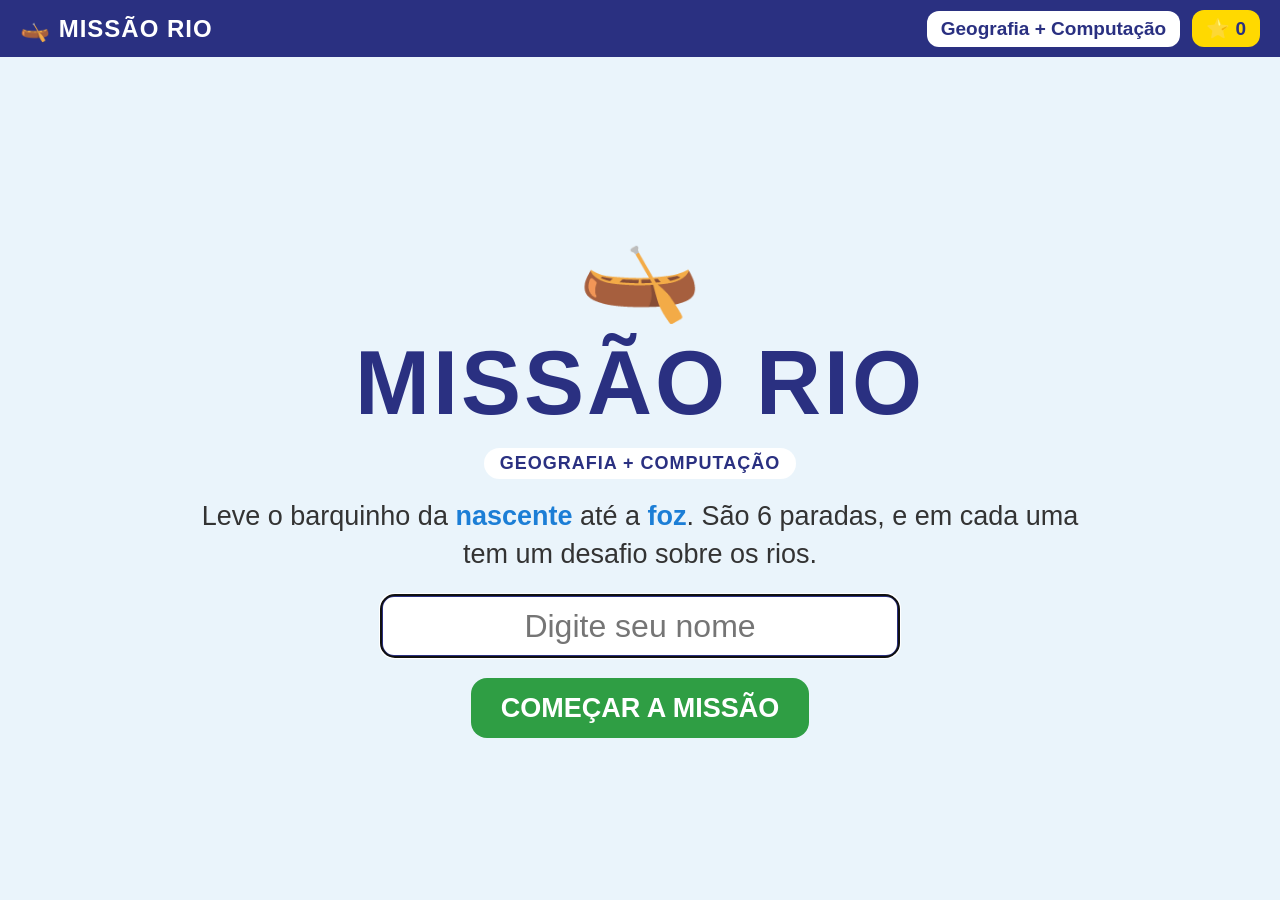
==== MISSAO-RIO.html @ a31acd23 "Add files via upload" ====
<!DOCTYPE html><html lang="pt-BR"><head><meta charset="utf-8"><meta name="viewport" content="width=device-width, initial-scale=1">
<title>MISSÃO RIO</title>
<style>
*{box-sizing:border-box;margin:0;padding:0}
html,body{height:100%;overflow:hidden}
body{font-family:"Trebuchet MS",Verdana,sans-serif;color:#2A3081;background:#EAF4FB;display:flex;flex-direction:column;user-select:none}
header{background:#2A3081;color:#fff;padding:10px 20px;display:flex;align-items:center;gap:12px;flex-shrink:0}
header h1{font-size:24px;letter-spacing:1px}
.chip{font-size:19px;font-weight:bold;border-radius:12px;padding:7px 14px;white-space:nowrap}
#cF{background:#fff;color:#2A3081;margin-left:auto}#cE{background:#FFD900;color:#2A3081}
#palco{flex:1;position:relative;display:flex;flex-direction:column;align-items:center;justify-content:center;gap:2vh;padding:1.6vh 2vw;min-height:0}
button{font:inherit;cursor:pointer}
.bt{font-weight:bold;border:none;border-radius:16px;color:#fff;padding:1.6vh 30px;font-size:clamp(19px,3.2vh,27px);transition:transform .12s}
.bt:hover{transform:scale(1.05)}
.verde{background:#2F9E44}.azul{background:#1C7ED6}.indigo{background:#2A3081}
#aviso{position:fixed;bottom:22px;left:50%;transform:translateX(-50%);font-size:clamp(18px,3vh,24px);font-weight:bold;padding:12px 26px;border-radius:14px;display:none;background:#E8590C;color:#fff;z-index:40;max-width:90vw;text-align:center;box-shadow:0 6px 18px rgba(0,0,0,.25)}
#festa,#livro{position:fixed;inset:0;display:none;flex-direction:column;align-items:center;gap:1.8vh;text-align:center;padding:3vh 24px;overflow-y:auto}
#festa{background:rgba(234,244,251,.97);z-index:20}
#livro{background:rgba(42,48,129,.55);z-index:30}
#festa>:first-child,#livro>:first-child{margin-top:auto}#festa>:last-child,#livro>:last-child{margin-bottom:auto}
.tit{font-size:clamp(26px,5.4vh,46px);font-weight:bold;line-height:1.15}
.sub{font-size:clamp(18px,3.1vh,27px);color:#333;max-width:900px;line-height:1.4}
.sub b{color:#1C7ED6}
.emoG{font-size:clamp(56px,11vh,104px);line-height:1}
.kick{font-size:clamp(14px,2.3vh,19px);font-weight:bold;letter-spacing:2px;color:#1C7ED6}
.perg{font-size:clamp(20px,3.4vh,30px);font-weight:bold;background:#FFF3BF;border-radius:16px;padding:1.2vh 24px;max-width:900px}
.ganho{font-size:clamp(20px,3.2vh,28px);font-weight:bold;color:#E67700}.ganho.cinza{color:#868E96}
.tot{font-size:clamp(26px,4.6vh,40px);font-weight:bold;background:#FFD900;border-radius:16px;padding:1vh 28px}
.pista{background:#fff;border-radius:16px;padding:1.3vh 2vw;font-size:clamp(18px,3.1vh,28px);font-weight:bold;text-align:center;max-width:1100px;box-shadow:0 4px 14px rgba(42,48,129,.12)}
.pn{display:inline-block;background:#1C7ED6;color:#fff;border-radius:999px;padding:2px 12px;font-size:.7em;vertical-align:middle;margin-right:8px;letter-spacing:1px}
.exc{display:inline-block;background:#E8590C;color:#fff;border-radius:50%;width:1.3em;height:1.3em;line-height:1.3em}
.cartao{background:#fff;border-radius:22px;box-shadow:0 6px 20px rgba(42,48,129,.12);padding:2.2vh 3vw;text-align:center;max-width:960px;width:100%;display:flex;flex-direction:column;align-items:center;gap:1.1vh}
.tag{font-size:clamp(13px,2vh,17px);font-weight:bold;letter-spacing:1px;color:#fff;background:#1C7ED6;border-radius:999px;padding:5px 16px}
.emo{font-size:clamp(44px,9vh,86px);line-height:1}
.frase{font-size:clamp(21px,3.6vh,33px);font-weight:bold;line-height:1.25}
.desc{font-size:clamp(15px,2.3vh,20px);color:#555}
.opcoes{display:flex;gap:18px;flex-wrap:wrap;justify-content:center;max-width:1100px}
.op{font-weight:bold;font-size:clamp(18px,2.9vh,26px);border:3px solid #2A3081;border-radius:18px;background:#fff;color:#2A3081;padding:1.2vh 22px;min-width:230px;display:flex;flex-direction:column;align-items:center;gap:6px;transition:transform .12s,background .12s}
.op:hover{transform:scale(1.05);background:#EDF2FF}
.op.off,.op.off:hover{opacity:.28;transform:none;cursor:not-allowed;text-decoration:line-through}
.op .ico{width:clamp(110px,18vh,160px);height:auto;display:block}
.op .oe{font-size:clamp(28px,5vh,44px);line-height:1}
.grade4{display:flex;flex-wrap:wrap;justify-content:center;gap:12px;width:100%}
.grade4 .op{min-width:0;width:calc(25% - 9px);padding:1vh 8px;font-size:clamp(16px,2.5vh,22px)}
.op.sim{background:#2F9E44;border-color:#2F9E44;color:#fff}.op.sim:hover{background:#37B24D}
.op.nao{background:#E8590C;border-color:#E8590C;color:#fff}.op.nao:hover{background:#F76707}
.op.esq{width:100%;align-items:flex-start;text-align:left;min-width:0}
.ops-v{display:flex;flex-direction:column;gap:12px;width:min(840px,92vw)}
.pts{display:flex;gap:8px}.pts i{width:14px;height:14px;border-radius:50%;background:#C5D5EA;display:block}.pts i.f{background:#2F9E44}.pts i.a{background:#FFD900;box-shadow:0 0 0 2px #2A3081}
.cena{position:relative;width:min(94vw,calc((100vh - 210px) * 1.923));aspect-ratio:1000/520;border-radius:20px;overflow:hidden;box-shadow:0 6px 20px rgba(42,48,129,.18);flex-shrink:0}
.cena svg{position:absolute;inset:0;width:100%;height:100%;display:block}
.pin,.hot,.est{position:absolute;transform:translate(-50%,-50%);border-radius:50%;border:4px solid #fff;color:#fff;font-weight:bold;display:flex;align-items:center;justify-content:center;box-shadow:0 3px 10px rgba(0,0,0,.3)}
.pin{width:clamp(42px,7.5vh,60px);height:clamp(42px,7.5vh,60px);background:#2A3081;font-size:clamp(20px,3.6vh,30px)}
.pin:hover{background:#1C7ED6}
.pin.ok{background:#2F9E44}
.pin.off,.pin.off:hover{background:#ADB5BD;cursor:not-allowed}
.pin .rot{position:absolute;top:104%;left:50%;transform:translateX(-50%);background:#2F9E44;color:#fff;font-size:clamp(12px,2vh,16px);padding:2px 9px;border-radius:8px;white-space:nowrap}
.pin .rot:empty{display:none}
.hot{width:clamp(40px,7vh,56px);height:clamp(40px,7vh,56px);background:#E8590C;font-size:clamp(22px,4vh,32px);animation:pulsa 1.1s infinite}
.hot.ok{background:#2F9E44;animation:none;cursor:default}
.est{width:clamp(50px,9vh,74px);height:clamp(50px,9vh,74px);font-size:clamp(24px,4.4vh,36px);background:#ADB5BD;cursor:default}
.est.atual{background:#FFD900;animation:pulsa 1.1s infinite;cursor:pointer}
.est.feito{background:#2F9E44}
.est.bloq{opacity:.6}
.rotulo{position:absolute;transform:translateX(-50%);background:#fff;color:#2A3081;border-radius:999px;padding:3px 11px;font-weight:bold;font-size:clamp(11px,1.9vh,16px);white-space:nowrap;box-shadow:0 2px 6px rgba(0,0,0,.18)}
.rotulo.atual{background:#FFD900}.rotulo.feito{background:#D3F9D8}
.barco{position:absolute;font-size:clamp(30px,6vh,52px);transform:translate(10%,-118%);transition:left 1.5s ease-in-out,top 1.5s ease-in-out;pointer-events:none;line-height:1}
@keyframes pulsa{0%,100%{transform:translate(-50%,-50%) scale(1)}50%{transform:translate(-50%,-50%) scale(1.13)}}
.saude{display:flex;align-items:center;gap:12px;font-weight:bold;font-size:clamp(17px,2.8vh,24px)}
.barra{width:clamp(180px,30vw,320px);height:22px;border-radius:11px;background:#DEE2E6;overflow:hidden;display:block}
.barra i{display:block;height:100%;background:linear-gradient(90deg,#8C6D46,#339AF0);transition:width 1s}
#rio4{transition:fill 1.2s}
.chat{display:flex;flex-direction:column;gap:1.4vh;width:100%}
.msg{display:flex;gap:12px;align-items:flex-start;text-align:left}
.msg.ia{flex-direction:row-reverse;text-align:left}
.av{font-size:clamp(36px,7vh,62px);line-height:1}
.msg p{border-radius:18px;padding:1.2vh 18px;font-size:clamp(19px,3.2vh,29px);font-weight:bold;line-height:1.25;background:#F1F3F5;flex:1}
.msg.ia p{background:#E7F5FF;border:3px solid #74C0FC}
.msg small{display:block;font-size:clamp(12px,1.9vh,15px);color:#868E96;font-weight:normal;letter-spacing:1px;text-transform:uppercase}
.livroBt{padding:1vh 22px;font-size:clamp(16px,2.6vh,22px)}
.livroCx{background:#fff;border-radius:22px;padding:2.4vh 28px;max-width:1100px;width:100%;text-align:left}
.livroCx h2{font-size:clamp(24px,4vh,34px);text-align:center;margin-bottom:1.4vh}
.cols{display:grid;grid-template-columns:repeat(2,minmax(0,1fr));gap:1.4vh 28px}
.cols h3{font-size:clamp(17px,2.7vh,22px);color:#1C7ED6;margin-bottom:4px}
.cols li{font-size:clamp(15px,2.3vh,19px);color:#333;line-height:1.35;margin-left:20px}
.capa{display:flex;flex-direction:column;align-items:center;gap:2.2vh;text-align:center}
.titCapa{font-size:clamp(46px,10vh,92px);font-weight:bold;letter-spacing:3px;line-height:1}
.selo{font-size:clamp(14px,2.2vh,18px);font-weight:bold;background:#fff;border-radius:999px;padding:5px 16px;letter-spacing:1px}
#nome{font:inherit;font-size:clamp(22px,3.8vh,32px);padding:1.2vh 18px;border:3px solid #2A3081;border-radius:14px;width:min(520px,86vw);text-align:center;color:#2A3081;user-select:text}
.cert{background:#fff;border:6px double #2A3081;border-radius:24px;padding:2.2vh 4vw;display:flex;flex-direction:column;align-items:center;gap:1vh;text-align:center;max-width:980px;width:100%}
.titCert{font-size:clamp(30px,6vh,52px);font-weight:bold;letter-spacing:2px}
.nomeC{font-size:clamp(26px,5vh,44px);font-weight:bold;color:#1C7ED6;border-bottom:3px solid #FFD900;padding:0 20px}
.tab{display:grid;grid-template-columns:repeat(2,minmax(0,1fr));gap:.8vh 26px;width:100%;max-width:820px;margin-top:.6vh}
.tab div{display:flex;justify-content:space-between;gap:10px;font-size:clamp(15px,2.5vh,21px);border-bottom:1px dashed #C5D5EA;padding-bottom:3px}
.data{font-size:clamp(14px,2.2vh,18px);color:#868E96}
</style></head><body>
<header><h1>🛶 MISSÃO RIO</h1><div class="chip" id="cF">—</div><div class="chip" id="cE">⭐ 0</div></header>
<div id="palco"></div><div id="aviso"></div><div id="festa"></div><div id="livro"></div>
<script>(function(){
var $=function(i){return document.getElementById(i)},palco=$('palco');
function emb(a){a=a.slice();for(var i=a.length-1;i>0;i--){var j=Math.floor(Math.random()*(i+1)),t=a[i];a[i]=a[j];a[j]=t;}return a;}
function esc(s){return String(s).replace(/[&<>"]/g,function(c){return {'&':'&amp;','<':'&lt;','>':'&gt;','"':'&quot;'}[c];});}
function cada(sel,fn,raiz){[].forEach.call((raiz||palco).querySelectorAll(sel),fn);}
function aviso(t){var a=$('aviso');a.innerHTML=t;a.style.display='block';clearTimeout(a._t);a._t=setTimeout(function(){a.style.display='none';},2000);}
function festa(html,bt,fn,cor){var f=$('festa');$('aviso').style.display='none';f.innerHTML=html+(bt?'<button class="bt '+(cor||'verde')+'" id="btF">'+bt+'</button>':'');f.style.display='flex';f.scrollTop=0;
  if(bt)$('btF').onclick=function(){f.style.display='none';if(fn)fn();};}
function fecha(){$('festa').style.display='none';}
function chip(t){$('cF').textContent=t;}
function mix(a,b,t){function h(c){return [1,3,5].map(function(i){return parseInt(c.substr(i,2),16);});}var x=h(a),y=h(b);return 'rgb('+x.map(function(v,i){return Math.round(v+(y[i]-v)*t);}).join(',')+')';}
function pontos(k,n){var h='<div class="pts">';for(var i=0;i<n;i++)h+='<i class="'+(i<k?'f':i===k?'a':'')+'"></i>';return h+'</div>';}
function ganhoTxt(g){return g===2?'<div class="ganho">+2 ⭐ de primeira!</div>':g===1?'<div class="ganho">+1 ⭐</div>':'<div class="ganho cinza">+0 ⭐ · na próxima, leia com calma!</div>';}
function xy(p){return 'left:'+(p[0]/10)+'%;top:'+(p[1]/5.2)+'%';}

var NOME='',ATUAL=0,EST=0,PTS=[0,0,0,0,0,0];
function ganha(g){EST+=g;PTS[ATUAL]+=g;$('cE').textContent='⭐ '+EST;}

/* ---------- PARADA 1 · PARTES DO RIO ---------- */
var P1=[
 {id:'nascente',nome:'NASCENTE',tit:'É a NASCENTE!',p:'Lugar onde o rio começa, quando a água brota do chão.',d:'Procure lá no alto da montanha, onde tudo começa.',x:'A nascente é onde o rio começa. A nascente do Rio São Francisco fica na Serra da Canastra, em Minas Gerais.'},
 {id:'curso',nome:'CURSO',tit:'É o CURSO do rio!',p:'Caminho que o rio percorre, da nascente até a foz.',d:'É o próprio rio correndo, lá no meio do caminho.',x:'O curso é todo o caminho que o rio faz, do começo até o fim.'},
 {id:'afluente',nome:'AFLUENTE',tit:'É um AFLUENTE!',p:'Rio menor que deságua em um rio maior.',d:'Procure um rio mais fino que se junta ao rio principal.',x:'O afluente é um rio menor que entrega a sua água para um rio maior. O Rio Negro é afluente do Rio Amazonas.'},
 {id:'foz',nome:'FOZ',tit:'É a FOZ!',p:'Lugar onde o rio termina, quando deságua no mar.',d:'Siga o rio até o fim, onde ele encontra o mar.',x:'A foz é onde o rio termina: no mar, num lago ou em outro rio. A foz do Rio Amazonas fica no Oceano Atlântico.'},
 {id:'bacia',nome:'BACIA HIDROGRÁFICA',tit:'É a BACIA HIDROGRÁFICA!',p:'Região formada pelo rio principal e todos os seus afluentes.',d:'Repare na linha tracejada em volta de todos os rios.',x:'A bacia hidrográfica é a região do rio principal com todos os afluentes. O oeste do Paraná faz parte da Bacia do Rio Paraná.'}
];
var PINS=[['nascente',195,212],['curso',371,246],['afluente',623,144],['foz',905,322],['bacia',862,135]];
var SVG1='<svg viewBox="0 0 1000 520">'+
 '<rect width="1000" height="520" fill="#CFEBB8"/>'+
 '<g fill="#8CC56B"><circle cx="300" cy="410" r="20"/><circle cx="330" cy="430" r="16"/><circle cx="520" cy="430" r="18"/><circle cx="555" cy="448" r="14"/><circle cx="720" cy="430" r="19"/><circle cx="760" cy="95" r="17"/><circle cx="790" cy="110" r="13"/><circle cx="470" cy="160" r="15"/><circle cx="90" cy="420" r="18"/></g>'+
 '<path d="M150,170 C200,40 520,10 700,30 C860,50 905,200 905,300 C905,420 600,470 420,430 C250,400 120,320 150,170 Z" fill="#2F9E44" fill-opacity=".10" stroke="#2A3081" stroke-width="4" stroke-dasharray="14 10"/>'+
 '<path d="M910,0 C890,150 930,300 900,520 L1000,520 L1000,0 Z" fill="#4DABF7"/>'+
 '<text x="965" y="260" fill="#fff" font-size="26" font-weight="bold" text-anchor="middle" transform="rotate(90 965 260)" font-family="Trebuchet MS, Verdana, sans-serif">MAR</text>'+
 '<polygon points="30,340 140,110 200,190 255,95 350,340" fill="#A88B6E"/>'+
 '<polygon points="140,110 122,148 134,141 146,150 158,141 169,148" fill="#fff"/><polygon points="255,95 232,135 244,128 257,138 270,135" fill="#fff"/>'+
 '<g fill="none" stroke-linecap="round">'+
 '<path d="M420,55 C430,140 400,200 470,280" stroke="#1971C2" stroke-width="12"/><path d="M420,55 C430,140 400,200 470,280" stroke="#74C0FC" stroke-width="6"/>'+
 '<path d="M640,30 C600,120 650,220 606,352" stroke="#1971C2" stroke-width="13"/><path d="M640,30 C600,120 650,220 606,352" stroke="#74C0FC" stroke-width="7"/>'+
 '<path d="M195,212 C300,300 360,200 470,280 S640,380 720,320 S860,300 940,335" stroke="#1971C2" stroke-width="22"/><path d="M195,212 C300,300 360,200 470,280 S640,380 720,320 S860,300 940,335" stroke="#74C0FC" stroke-width="12"/></g>'+
 '<circle cx="195" cy="212" r="9" fill="#1971C2"/></svg>';
function partes(F){
 var lista=emb(F.itens),k=0,tent=0,nums=emb([1,2,3,4,5]);
 var h='<div class="pista" id="pista"></div><div class="cena">'+SVG1;
 PINS.forEach(function(p,i){h+='<button class="pin" data-id="'+p[0]+'" style="'+xy([p[1],p[2]])+'">'+nums[i]+'<span class="rot"></span></button>';});
 palco.innerHTML=h+'</div><div id="pp"></div>';
 var pins=[].slice.call(palco.querySelectorAll('.pin'));
 pins.forEach(function(b){b.onclick=function(){resp(b);};});
 function monta(){tent=0;var it=lista[k];$('pista').innerHTML='<span class="pn">PISTA '+(k+1)+' DE '+lista.length+'</span>'+it.p;
  pins.forEach(function(b){b.classList.remove('off');b.disabled=false;});$('pp').innerHTML=pontos(k,lista.length);}
 function resp(b){if(b.disabled)return;var it=lista[k];
  if(b.getAttribute('data-id')===it.id){var g=tent===0?2:tent===1?1:0;ganha(g);b.classList.add('ok');b.querySelector('.rot').textContent=it.nome;var ult=k===lista.length-1;
   festa('<div class="tit">'+it.tit+'</div><div class="sub">'+it.x+'</div>'+ganhoTxt(g),ult?'CONCLUIR A PARADA ✔':'PRÓXIMA PISTA →',function(){if(ult)fimFase();else{k++;monta();}});}
  else{tent++;b.classList.add('off');b.disabled=true;aviso(it.d);}}
 monta();
}

/* ---------- ENGINE DE ESCOLHA (paradas 2, 3, 5 e 6) ---------- */
function escolha(F){
 var lista=F.ordem(),k=0,tent=0;
 function monta(){tent=0;var it=lista[k],h='';
  if(F.livro)h+='<button class="bt indigo livroBt" id="abreLivro">📖 CONSULTAR O LIVRO</button>';
  h+='<div class="cartao">'+F.cartao(it)+'</div><div class="opcoes '+(F.grade||'')+'">';
  F.opcoes(it).forEach(function(o){h+='<button class="op '+(o.cls||'')+'" data-v="'+o.v+'">'+o.html+'</button>';});
  palco.innerHTML=h+'</div>'+pontos(k,lista.length);
  cada('.op',function(b){b.onclick=function(){resp(b);};});
  if(F.livro)$('abreLivro').onclick=abreLivro;}
 function resp(b){if(b.disabled)return;var it=lista[k];
  if(b.getAttribute('data-v')===it.c){var g=tent===0?2:tent===1?1:0;ganha(g);var ult=k===lista.length-1;
   festa('<div class="tit">'+F.titOk(it)+'</div><div class="sub">'+it.x+'</div>'+ganhoTxt(g),ult?'CONCLUIR A PARADA ✔':'PRÓXIMA →',function(){if(ult)fimFase();else{k++;monta();}});}
  else{tent++;b.disabled=true;b.classList.add('off');aviso(F.dica(it));}}
 monta();
}

/* ---------- PARADA 2 · TIPOS DE RIO ---------- */
function meses(seco){var s='<svg class="ico" viewBox="0 0 134 40">';for(var m=0;m<12;m++){var d=seco.indexOf(m)>=0;s+='<rect x="'+(m*11+2)+'" y="'+(d?22:4)+'" width="9" height="'+(d?6:30)+'" rx="2" fill="'+(d?'#E9C46A':'#1C7ED6')+'"/>';}return s+'<line x1="0" y1="36" x2="134" y2="36" stroke="#2A3081" stroke-width="2"/></svg>';}
var ICO={
 perene:meses([]),
 intermitente:meses([4,5,6,7,8,9]),
 planalto:'<svg class="ico" viewBox="0 0 134 60"><polygon points="0,60 0,14 54,14 54,40 134,46 134,60" fill="#8CC56B"/><path d="M0,13 L54,13" stroke="#1C7ED6" stroke-width="6"/><path d="M55,14 L57,40" stroke="#74C0FC" stroke-width="7"/><path d="M57,41 L134,46" stroke="#1C7ED6" stroke-width="6"/><circle cx="57" cy="42" r="6" fill="#fff" opacity=".8"/></svg>',
 planicie:'<svg class="ico" viewBox="0 0 134 60"><polygon points="0,60 0,40 134,40 134,60" fill="#8CC56B"/><path d="M0,40 L134,40" stroke="#1C7ED6" stroke-width="7"/><path d="M50,32 L84,32 L77,39 L57,39 Z" fill="#E8590C"/><path d="M67,32 L67,14 L79,30 Z" fill="#fff" stroke="#2A3081" stroke-width="2"/></svg>'};
var NT={perene:'PERENE',intermitente:'INTERMITENTE',planalto:'DE PLANALTO',planicie:'DE PLANÍCIE'};
var P2=[
 {g:'agua',emo:'💧📅',f:'Tem água o ano inteiro, mesmo na época de seca.',c:'perene',x:'O rio <b>perene</b> tem água o ano todo. Exemplos: Rio Amazonas e Rio Paraná.'},
 {g:'agua',emo:'🌵☀️',f:'Seca em algumas épocas do ano e volta a ter água quando chove.',c:'intermitente',x:'O rio <b>intermitente</b> é temporário: seca na época da seca e volta na época das chuvas.'},
 {g:'agua',emo:'🏜️',f:'Os rios do Sertão do Nordeste, que secam quando passa muito tempo sem chover.',c:'intermitente',x:'No Sertão do Nordeste muitos rios são <b>intermitentes</b>: só têm água na época das chuvas.'},
 {g:'agua',emo:'🌳🚤',f:'O Rio Amazonas, que tem água todos os dias do ano.',c:'perene',x:'O Amazonas nunca seca: é um rio <b>perene</b>.'},
 {g:'relevo',emo:'⛰️💦',f:'Corre em terreno alto e inclinado, com corredeiras e quedas-d\'água.',c:'planalto',x:'O rio <b>de planalto</b> corre em terreno alto e inclinado, cheio de corredeiras e quedas-d\'água.'},
 {g:'relevo',emo:'🛶',f:'Corre em terreno plano, com água calma. É bom para navegar.',c:'planicie',x:'O rio <b>de planície</b> corre em terreno plano. A água é calma e os barcos navegam bem.'},
 {g:'relevo',emo:'💦🌈',f:'O Rio Iguaçu, com as Cataratas, aqui no oeste do Paraná.',c:'planalto',x:'O Iguaçu é rio <b>de planalto</b>: as Cataratas são quedas-d\'água enormes.'},
 {g:'relevo',emo:'⚡',f:'É o melhor tipo de rio para gerar energia, por causa da força das quedas.',c:'planalto',x:'A água que cai com força gira as turbinas. Por isso o rio <b>de planalto</b> é bom para gerar energia.'},
 {g:'relevo',emo:'🚢',f:'O Rio Amazonas, onde barcos grandes navegam com calma.',c:'planicie',x:'O Amazonas também é rio <b>de planície</b>: plano e calmo, ótimo para navegar. Um rio pode ser perene E de planície ao mesmo tempo!'}
];

/* ---------- PARADA 3 · PARA QUE SERVE O RIO ---------- */
var USOS=[['agua','🚰','Água para beber e higiene'],['alimento','🐟','Alimento'],['energia','⚡','Energia elétrica'],['transporte','🚢','Transporte'],['lazer','🏞️','Lazer e turismo'],['natureza','🦜','Natureza e animais'],['industria','🏭','Indústria']];
var P3=[
 {emo:'💡',f:'A lâmpada da sua casa acende.',c:'energia',x:'A força da água gira as turbinas da usina hidrelétrica. A Usina de Itaipu, no Rio Paraná, fica aqui no oeste do Paraná.'},
 {emo:'🚿',f:'Você abre o chuveiro para tomar banho.',c:'agua',x:'A água do rio é tratada e chega às casas pela torneira e pelo chuveiro.'},
 {emo:'🎣',f:'O pescador leva peixe para o almoço da família.',c:'alimento',x:'Os rios têm peixes, que viram alimento.'},
 {emo:'🌾',f:'A plantação de arroz recebe água do rio.',c:'alimento',x:'A água do rio irriga as plantações de arroz, frutas e verduras. Sem água, sem comida.'},
 {emo:'⛴️',f:'Uma balsa leva pessoas e carros para o outro lado.',c:'transporte',x:'Barcos e balsas levam pessoas e cargas, principalmente onde há poucas estradas, como na Amazônia.'},
 {emo:'📸',f:'Turistas do mundo todo visitam as Cataratas do Iguaçu.',c:'lazer',x:'Passeios, banho de rio, pesca esportiva e paisagens bonitas: o rio também é lazer e turismo.'},
 {emo:'🐦',f:'Garças, capivaras e peixes vivem perto da água.',c:'natureza',x:'O rio é a casa de muitos animais e ajuda a manter a vegetação em volta.'},
 {emo:'⚙️',f:'A fábrica usa água para produzir e para esfriar as máquinas.',c:'industria',x:'As indústrias usam muita água. Por isso muitas fábricas ficam perto de rios.'}
];

/* ---------- PARADA 4 · SALVE O RIO ---------- */
var P4=[
 {id:'lixo',emo:'🗑️',tit:'Lixo no rio',causa:'Sacolas, garrafas e embalagens jogadas na rua são levadas pela chuva até o rio.',o:['Jogar o lixo na lixeira e separar para a coleta seletiva.','Empurrar o lixo para o fundo do rio.','Esperar a chuva levar o lixo embora.'],ok:'Lixo no lixo, e separado!',x:'O lixo deixa a água suja, machuca os animais e pode entupir o rio.'},
 {id:'esgoto',emo:'🚽',tit:'Esgoto sem tratamento',causa:'O esgoto das casas e das fábricas está caindo direto no rio.',o:['Tratar o esgoto antes de devolver ao rio, e não jogar óleo na pia.','Jogar o óleo de cozinha na pia.','Colocar mais canos jogando esgoto no rio.'],ok:'Esgoto tratado!',x:'Esgoto sem tratamento polui a água e espalha doenças.'},
 {id:'margem',emo:'🌳',tit:'Margem sem árvores',causa:'Cortaram as árvores da beira do rio.',o:['Replantar árvores na margem: a mata ciliar.','Cortar as árvores que sobraram.','Construir casas bem na beira do rio.'],ok:'A mata ciliar voltou!',x:'Sem a <b>mata ciliar</b>, a terra cai no rio (é o <b>assoreamento</b>), ele fica raso e pode haver enchentes. As raízes das árvores seguram a terra.'},
 {id:'agro',emo:'🌾',tit:'Veneno da plantação',causa:'Agrotóxicos usados em excesso escorrem da plantação para o rio.',o:['Usar uma agricultura mais sustentável, com menos veneno.','Usar o dobro de veneno na plantação.','Lavar as embalagens de veneno no rio.'],ok:'Plantação sustentável!',x:'O veneno que escorre prejudica os peixes e os outros seres vivos do rio.'},
 {id:'agua',emo:'🚰',tit:'Torneira pingando',causa:'Torneira aberta, vazamentos e banhos muito longos desperdiçam água.',o:['Fechar a torneira e consertar o vazamento.','Lavar a calçada com a mangueira todo dia.','Tomar banhos bem demorados.'],ok:'Sem desperdício!',x:'Água desperdiçada é menos água para todos. Cada gota conta.'}
];
var HOTS=[['lixo',282,300],['esgoto',520,200],['margem',690,445],['agro',885,122],['agua',448,412]];
function peixe(x,y,c,n){return '<g id="peixe'+n+'" style="display:none"><ellipse cx="'+x+'" cy="'+y+'" rx="18" ry="9" fill="'+c+'"/><polygon points="'+(x-16)+','+y+' '+(x-30)+','+(y-9)+' '+(x-30)+','+(y+9)+'" fill="'+c+'"/><circle cx="'+(x+9)+'" cy="'+(y-2)+'" r="2.4" fill="#2A3081"/></g>';}
function arvore(x,y){return '<rect x="'+(x-4)+'" y="'+(y-6)+'" width="8" height="26" fill="#8B5E3C"/><circle cx="'+x+'" cy="'+(y-16)+'" r="20" fill="#2F9E44"/><circle cx="'+(x-12)+'" cy="'+(y-6)+'" r="13" fill="#37B24D"/>';}
function lixeira(x,c){return '<rect x="'+x+'" y="394" width="24" height="36" rx="3" fill="'+c+'"/><rect x="'+(x-2)+'" y="389" width="28" height="7" rx="2" fill="'+c+'"/>';}
function svg4(){var s='<svg viewBox="0 0 1000 520">'+
 '<rect width="1000" height="170" fill="#BFE3FF"/><circle cx="70" cy="60" r="32" fill="#FFD43B"/>'+
 '<g fill="#fff"><ellipse cx="250" cy="55" rx="46" ry="16"/><ellipse cx="280" cy="45" rx="30" ry="14"/><ellipse cx="650" cy="70" rx="40" ry="14"/></g>'+
 '<rect y="150" width="1000" height="100" fill="#9BD37A"/>'+
 '<g fill="#2F9E44">';
 for(var r=0;r<3;r++)for(var c=0;c<9;c++)s+='<circle cx="'+(808+c*21)+'" cy="'+(166+r*20)+'" r="7"/>';
 s+='</g><g class="s-agro"><rect x="955" y="168" width="22" height="30" rx="3" fill="#7048E8"/><path d="M880,212 C876,222 884,228 880,240" stroke="#9C36B5" stroke-width="7" fill="none"/></g>'+
 '<g class="l-agro" style="display:none"><circle cx="829" cy="176" r="5" fill="#FA5252"/><circle cx="892" cy="196" r="5" fill="#FAB005"/><circle cx="955" cy="176" r="5" fill="#FA5252"/><circle cx="934" cy="206" r="5" fill="#FAB005"/></g>'+
 '<g class="l-esgoto" style="display:none"><rect x="372" y="150" width="112" height="34" rx="5" fill="#E9ECEF" stroke="#868E96" stroke-width="2"/><text x="428" y="173" font-size="15" font-weight="bold" text-anchor="middle" fill="#495057" font-family="Trebuchet MS, Verdana, sans-serif">TRATAMENTO</text></g>'+
 '<rect x="415" y="182" width="26" height="52" fill="#868E96"/><rect x="411" y="226" width="34" height="9" fill="#5C636A"/>'+
 '<path id="rio4" d="M0,232 C200,218 400,246 600,230 S900,222 1000,236 L1000,338 C800,350 600,326 400,342 S100,330 0,340 Z" fill="#8C6D46"/>'+
 '<g class="s-esgoto"><path d="M428,235 L428,252" stroke="#5C4033" stroke-width="10"/><ellipse cx="432" cy="262" rx="44" ry="12" fill="#4A3426" opacity=".8"/></g>'+
 '<g class="l-esgoto" style="display:none"><path d="M428,235 L428,250" stroke="#A5D8FF" stroke-width="8"/></g>'+
 '<g class="s-agro"><ellipse cx="880" cy="258" rx="48" ry="11" fill="#9C36B5" opacity=".55"/></g>'+
 '<g class="s-margem"><ellipse cx="690" cy="322" rx="78" ry="13" fill="#C2A878"/></g>'+
 '<g class="s-lixo"><rect x="132" y="268" width="38" height="15" rx="6" fill="#E03131" transform="rotate(-12 151 275)"/><rect x="164" y="263" width="10" height="7" fill="#fff" transform="rotate(-12 151 275)"/><ellipse cx="205" cy="292" rx="22" ry="11" fill="#F8F9FA" stroke="#ADB5BD" stroke-width="2"/><rect x="238" y="262" width="17" height="24" rx="3" fill="#ADB5BD"/></g>';
 [[90,302,'#FF922B'],[330,262,'#FAB005'],[560,300,'#FF922B'],[790,270,'#FAB005'],[960,300,'#FF922B']].forEach(function(p,i){s+=peixe(p[0],p[1],p[2],i+1);});
 s+='<path d="M0,340 C100,330 300,350 400,342 S800,350 1000,338 L1000,520 L0,520 Z" fill="#A9DB86"/>'+
 '<g class="s-margem"><path d="M615,342 C650,360 730,360 770,342 L760,392 C720,400 650,400 620,392 Z" fill="#B08968"/><rect x="630" y="368" width="14" height="10" fill="#7F5539"/><rect x="684" y="378" width="14" height="10" fill="#7F5539"/><rect x="738" y="366" width="14" height="10" fill="#7F5539"/></g>'+
 '<g class="l-margem" style="display:none">'+arvore(615,378)+arvore(665,392)+arvore(715,378)+arvore(765,392)+'</g>'+
 '<g class="l-lixo" style="display:none">'+lixeira(62,'#1C7ED6')+lixeira(94,'#E03131')+lixeira(126,'#2F9E44')+lixeira(158,'#FAB005')+'</g>'+
 '<polygon points="270,410 335,362 400,410" fill="#E8590C"/><rect x="282" y="408" width="106" height="72" fill="#FFE8CC"/><rect x="300" y="428" width="26" height="52" fill="#B08968"/><rect x="345" y="424" width="28" height="24" fill="#A5D8FF" stroke="#fff" stroke-width="3"/>'+
 '<rect x="388" y="434" width="20" height="8" fill="#868E96"/><rect x="402" y="436" width="7" height="14" fill="#868E96"/>'+
 '<g class="s-agua"><circle cx="405" cy="460" r="4" fill="#4DABF7"/><circle cx="405" cy="475" r="4" fill="#4DABF7"/><ellipse cx="405" cy="496" rx="22" ry="6" fill="#74C0FC"/></g>'+
 '</svg>';return s;}
function salve(F){
 var feitos=0,ok={};
 var h='<div class="pista">O rio está doente! Clique em cada <span class="exc">!</span> e escolha como cuidar.</div><div class="cena">'+svg4();
 HOTS.forEach(function(p){h+='<button class="hot" data-id="'+p[0]+'" style="'+xy([p[1],p[2]])+'">!</button>';});
 palco.innerHTML=h+'</div><div class="saude">Saúde do rio <span class="barra"><i id="barra" style="width:10%"></i></span><span id="pct">10%</span></div>';
 cada('.hot',function(b){b.onclick=function(){if(!ok[b.getAttribute('data-id')])abre(b);};});
 function abre(b){
  var id=b.getAttribute('data-id'),P=F.itens.filter(function(q){return q.id===id;})[0],tent=0;
  var ops=emb(P.o.map(function(t,i){return {t:t,v:i===0?'1':'0'};}));
  var html='<div class="emoG">'+P.emo+'</div><div class="tit">'+P.tit+'</div><div class="sub">'+P.causa+'</div><div class="perg">Como cuidar do rio?</div><div class="ops-v">';
  ops.forEach(function(o){html+='<button class="op esq" data-v="'+o.v+'">'+o.t+'</button>';});
  festa(html+'</div>');
  cada('.op',function(o){o.onclick=function(){if(o.disabled)return;
   if(o.getAttribute('data-v')==='1'){var g=tent===0?2:tent===1?1:0;ganha(g);ok[id]=1;feitos++;var fim=feitos===HOTS.length;
    festa('<div class="tit">✔ '+P.ok+'</div><div class="sub">'+P.x+'</div>'+ganhoTxt(g),fim?'VER O RIO LIMPINHO':'VOLTAR AO RIO',function(){aplica(id,b);if(fim)setTimeout(fimFase,1900);});}
   else{tent++;o.disabled=true;o.classList.add('off');aviso('Isso ajuda ou piora o rio? Tente de novo.');}};},$('festa'));
 }
 function aplica(id,b){
  cada('.s-'+id,function(e){e.style.display='none';});cada('.l-'+id,function(e){e.style.display='';});
  b.classList.add('ok');b.textContent='✔';
  var n=0;for(var q in ok)n++;var t=n/HOTS.length;
  $('rio4').setAttribute('fill',mix('#8C6D46','#339AF0',t));
  var pf=$('peixe'+n);if(pf)pf.style.display='';
  var pc=Math.round(10+90*t);$('barra').style.width=pc+'%';$('pct').textContent=pc+'%';
 }
}

/* ---------- PARADA 5 · VANTAGEM OU PROBLEMA ---------- */
var MOD={barragem:['🧱','BARRAGEM (REPRESA)','Parede que segura a água e forma um lago. Exemplo: Itaipu, no Rio Paraná.'],
 retificacao:['📏','RETIFICAÇÃO','O rio fica mais reto, sem curvas. Exemplo: Rio Tietê, em São Paulo.'],
 canalizacao:['🛣️','CANALIZAÇÃO','O rio vai para dentro de um canal de concreto ou para baixo da rua.'],
 aterro:['🏘️','OCUPAÇÃO DAS MARGENS','Casas e ruas construídas muito perto do rio.'],
 poluicao:['🏭','POLUIÇÃO','Esgoto e resíduos jogados no rio. Exemplo: Rio Pinheiros, em São Paulo.']};
var P5=[
 {m:'barragem',f:'Gera energia elétrica para as cidades.',c:'v',x:'A água da represa passa pelas turbinas e gera energia.'},
 {m:'barragem',f:'Inunda terras e muda o caminho dos peixes.',c:'p',x:'O lago cobre matas e terras, e os peixes não conseguem mais subir o rio.'},
 {m:'barragem',f:'Guarda água para usar na época de seca.',c:'v',x:'O lago da represa funciona como uma caixa-d\'água gigante.'},
 {m:'retificacao',f:'Facilita fazer obras e usar o terreno em volta.',c:'v',x:'Sem curvas, fica mais fácil construir perto do rio.'},
 {m:'retificacao',f:'A água corre mais rápido e as enchentes podem aumentar.',c:'p',x:'Sem as curvas para frear, a água desce com mais força.'},
 {m:'canalizacao',f:'Ganha espaço para ruas e construções.',c:'v',x:'Com o rio no canal ou embaixo da avenida, sobra espaço em cima.'},
 {m:'canalizacao',f:'O chão vira concreto, a água da chuva não entra na terra e o rio perde a vida.',c:'p',x:'O solo fica impermeável e o rio vira um cano: sem plantas e sem bichos.'},
 {m:'aterro',f:'Mais espaço para as pessoas morarem.',c:'v',x:'Mais terreno para casas e ruas.'},
 {m:'aterro',f:'Risco de enchente e perda da mata ciliar.',c:'p',x:'Quem mora na beira do rio corre risco quando ele enche, e as árvores da margem somem.'},
 {m:'poluicao',f:'Os peixes morrem e a água fica imprópria para usar.',c:'p',x:'A poluição é a única mudança <b>sem nenhuma vantagem</b>. Só traz problema.'}
];

/* ---------- PARADA 6 · DETETIVE DA IA ---------- */
var P6=[
 {q:'Qual é um rio perene do Brasil?',r:'O Rio Amazonas: ele tem água o ano todo.',c:'certo',x:'📖 Conferido no livro: o Amazonas é perene, tem água o ano inteiro.'},
 {q:'O que é um rio intermitente?',r:'É um rio que tem água o ano inteiro, sem parar.',c:'errou',x:'📖 No livro: o intermitente <b>seca em algumas épocas</b> e volta com as chuvas. Quem tem água o ano todo é o perene.'},
 {q:'O que é a nascente de um rio?',r:'É o lugar onde o rio termina, quando chega ao mar.',c:'errou',x:'📖 No livro: a nascente é onde o rio <b>começa</b>. Onde ele termina é a foz.'},
 {q:'Em qual rio fica a Usina de Itaipu?',r:'No Rio Paraná.',c:'certo',x:'📖 Conferido no livro: Itaipu fica no Rio Paraná.'},
 {q:'As Cataratas do Iguaçu ficam em que tipo de rio?',r:'Num rio de planície, bem plano e calmo.',c:'errou',x:'📖 No livro: o Iguaçu é rio <b>de planalto</b>, com terreno inclinado e quedas-d\'água.'},
 {q:'O que é mata ciliar?',r:'É a vegetação que protege as margens do rio.',c:'certo',x:'📖 Conferido no livro: mata ciliar é a vegetação da beira do rio.'},
 {q:'O Rio Negro é afluente de qual rio?',r:'Do Rio Amazonas.',c:'certo',x:'📖 Conferido no livro: o Rio Negro é afluente do Amazonas.'},
 {q:'Posso jogar óleo de cozinha na pia?',r:'Pode, o óleo não faz mal nenhum ao rio.',c:'errou',x:'📖 No livro: <b>não jogue óleo na pia</b>. Ele vai para o esgoto e polui o rio.'},
 {q:'Deixar o rio reto, sem curvas, acaba com as enchentes?',r:'Sim, rio reto nunca tem enchente.',c:'errou',x:'📖 No livro: no rio retificado a água corre mais rápido e <b>as enchentes podem aumentar</b>.'},
 {q:'Qual tipo de rio é bom para navegar?',r:'O rio de planície, porque a água é mais calma.',c:'certo',x:'📖 Conferido no livro: rio de planície é plano e calmo, bom para navegar.'}
];
var LIVRO='<div class="livroCx"><h2>📖 O livro dos rios</h2><div class="cols">'+
 '<div><h3>🗺️ Partes do rio</h3><ul><li><b>Nascente:</b> onde o rio começa.</li><li><b>Curso:</b> o caminho do rio.</li><li><b>Afluente:</b> rio menor que deságua num maior. O Rio Negro é afluente do Amazonas.</li><li><b>Foz:</b> onde o rio termina.</li></ul></div>'+
 '<div><h3>💦 Tipos de rio</h3><ul><li><b>Perene:</b> tem água o ano todo (Amazonas, Paraná).</li><li><b>Intermitente:</b> seca em algumas épocas do ano (Sertão do Nordeste).</li><li><b>Planalto:</b> terreno alto, quedas-d\'água, bom para energia (Iguaçu).</li><li><b>Planície:</b> terreno plano e calmo, bom para navegar (Amazonas).</li></ul></div>'+
 '<div><h3>🏙️ Para que serve</h3><ul><li>Água, alimento, transporte, lazer, natureza e indústria.</li><li><b>Energia:</b> a Usina de Itaipu fica no Rio Paraná.</li><li><b>Turismo:</b> as Cataratas do Iguaçu.</li></ul></div>'+
 '<div><h3>🌳 Cuidados e mudanças</h3><ul><li><b>Mata ciliar:</b> vegetação que protege as margens.</li><li>Não jogar óleo na pia nem lixo na rua.</li><li><b>Retificação:</b> a água corre mais rápido e as enchentes podem aumentar.</li></ul></div>'+
 '</div></div><button class="bt verde" id="fechaLivro">VOLTAR À PERGUNTA</button>';
function abreLivro(){var l=$('livro');l.innerHTML=LIVRO;l.style.display='flex';l.scrollTop=0;$('fechaLivro').onclick=function(){l.style.display='none';};}

/* ---------- AS SEIS PARADAS ---------- */
var FASES=[
 {nome:'Partes do rio',parada:'Nascente',emo:'⛰️',perg:'Por onde o rio passa, do começo ao fim?',
  resp:'O rio começa na <b>nascente</b>, percorre o seu <b>curso</b>, recebe os <b>afluentes</b> e termina na <b>foz</b>. Tudo isso junto forma a <b>bacia hidrográfica</b>.',
  como:'Leia a pista e clique no número certo do mapa.',jogar:partes,itens:P1},
 {nome:'Tipos de rio',parada:'Corredeira',emo:'💦',perg:'Todos os rios têm água o ano todo?',
  resp:'Não! O rio <b>perene</b> tem água o ano inteiro, mas o <b>intermitente</b> seca em algumas épocas. E pelo relevo, há rio <b>de planalto</b> (com quedas-d\'água) e rio <b>de planície</b> (calmo, bom para navegar).',
  como:'Leia sobre cada rio e escolha o tipo certo. Olhe as figuras dos botões!',jogar:escolha,itens:P2,
  ordem:function(){return emb(P2.filter(function(i){return i.g==='agua';})).concat(emb(P2.filter(function(i){return i.g==='relevo';})));},
  cartao:function(it){return '<div class="tag">'+(it.g==='agua'?'PELA ÁGUA AO LONGO DO ANO':'PELO RELEVO (O TERRENO)')+'</div><div class="emo">'+it.emo+'</div><div class="frase">'+it.f+'</div>';},
  opcoes:function(it){return (it.g==='agua'?['perene','intermitente']:['planalto','planicie']).map(function(t){return {v:t,html:ICO[t]+'RIO '+NT[t]};});},
  titOk:function(it){return 'É rio '+NT[it.c]+'!';},dica:function(){return 'Pense de novo. Olhe a figura de cada botão.';}},
 {nome:'Para que serve o rio?',parada:'Cidade',emo:'🏙️',perg:'O que aconteceria com a cidade se o rio secasse?',
  resp:'Faltaria água na torneira, comida, energia, transporte e lazer. <b>A cidade depende do rio</b>, por isso precisamos cuidar dele.',
  como:'Leia a situação e descubra como o rio está ajudando.',jogar:escolha,itens:P3,grade:'grade4',
  ordem:function(){return emb(P3);},
  cartao:function(it){return '<div class="emo">'+it.emo+'</div><div class="frase">'+it.f+'</div><div class="desc">Como o rio está ajudando aqui?</div>';},
  opcoes:function(){return USOS.map(function(u){return {v:u[0],html:'<span class="oe">'+u[1]+'</span>'+u[2]};});},
  titOk:function(it){var u=USOS.filter(function(x){return x[0]===it.c;})[0];return u[1]+' '+u[2]+'!';},dica:function(){return 'Pense de novo: o que o rio está dando nessa situação?';}},
 {nome:'Salve o rio',parada:'Margem',emo:'🌳',perg:'O que eu posso fazer para proteger um rio?',
  resp:'Jogar o lixo na lixeira, não jogar óleo na pia, plantar árvores na margem e <b>não desperdiçar água</b>. Cuidar do rio começa em casa.',
  como:'O rio está doente! Clique em cada ponto de exclamação e escolha como cuidar dele.',jogar:salve,itens:P4},
 {nome:'Vantagem ou problema?',parada:'Represa',emo:'🧱',perg:'Mudar o rio traz só vantagens?',
  resp:'Não. <b>Toda mudança tem vantagens e problemas.</b> E a poluição não tem vantagem nenhuma.',
  como:'As pessoas mudaram o rio. Diga se cada frase é uma vantagem ou um problema.',jogar:escolha,itens:P5,
  ordem:function(){var o=[];['barragem','retificacao','canalizacao','aterro','poluicao'].forEach(function(m){o=o.concat(emb(P5.filter(function(i){return i.m===m;})));});return o;},
  cartao:function(it){var M=MOD[it.m];return '<div class="tag">'+M[1]+'</div><div class="emo">'+M[0]+'</div><div class="desc">'+M[2]+'</div><div class="frase">“'+it.f+'”</div>';},
  opcoes:function(){return [{v:'v',cls:'sim',html:'👍 VANTAGEM'},{v:'p',cls:'nao',html:'⚠️ PROBLEMA'}];},
  titOk:function(it){return it.c==='v'?'👍 É VANTAGEM!':'⚠️ É PROBLEMA!';},dica:function(){return 'Pense de novo: isso ajuda as pessoas ou causa um estrago?';}},
 {nome:'Detetive da IA',parada:'Foz',emo:'🤖',perg:'Como a tecnologia ajuda a estudar e cuidar dos rios?',
  resp:'A tecnologia ajuda a pesquisar, organizar dados e fazer mapas. Mas <b>a IA pode errar</b>, mesmo parecendo ter certeza. Um bom pesquisador sempre confere numa fonte confiável.',
  como:'A IA respondeu umas perguntas sobre rios, mas ela pode errar! Leia, consulte o livro 📖 se precisar e diga se a IA acertou ou errou.',jogar:escolha,itens:P6,livro:true,
  ordem:function(){return emb(P6);},
  cartao:function(it){return '<div class="chat"><div class="msg eu"><span class="av">🧑</span><p><small>Pergunta</small>'+it.q+'</p></div><div class="msg ia"><span class="av">🤖</span><p><small>A IA respondeu</small>'+it.r+'</p></div></div>';},
  opcoes:function(){return [{v:'certo',cls:'sim',html:'✔ A IA ACERTOU'},{v:'errou',cls:'nao',html:'✘ A IA ERROU'}];},
  titOk:function(it){return it.c==='certo'?'✔ A IA acertou!':'🕵️ Você pegou o erro da IA!';},dica:function(){return 'Confira no livro 📖 antes de responder.';}}
];
FASES.forEach(function(F){F.max=F.itens.length*2;});

/* ---------- MAPA ---------- */
var ESTS=[[110,96],[310,190],[545,108],[780,205],[560,352],[870,448]];
function caminho(p){var d='M'+p[0][0]+','+p[0][1];for(var i=0;i<p.length-1;i++){var a=p[i-1]||p[i],b=p[i],c=p[i+1],e=p[i+2]||c;
 d+=' C'+(b[0]+(c[0]-a[0])/6).toFixed(1)+','+(b[1]+(c[1]-a[1])/6).toFixed(1)+' '+(c[0]-(e[0]-b[0])/6).toFixed(1)+','+(c[1]-(e[1]-b[1])/6).toFixed(1)+' '+c[0]+','+c[1];}return d;}
function svgMapa(){var d=caminho(ESTS.concat([[985,500]]));
 return '<svg viewBox="0 0 1000 520"><rect width="1000" height="520" fill="#BDE5A8"/>'+
 '<path d="M740,520 C820,470 900,420 1000,350 L1000,520 Z" fill="#4DABF7"/><text x="958" y="438" fill="#fff" font-size="24" font-weight="bold" text-anchor="middle" font-family="Trebuchet MS, Verdana, sans-serif">MAR</text>'+
 '<polygon points="0,250 0,120 60,40 110,10 170,60 230,0 0,0" fill="#A88B6E"/><polygon points="60,40 110,10 170,60 150,72 120,52 90,66" fill="#fff" opacity=".85"/>'+
 '<g fill="#ADB5BD"><rect x="600" y="40" width="34" height="62"/><rect x="640" y="62" width="26" height="40"/><rect x="672" y="30" width="30" height="72"/><rect x="476" y="56" width="26" height="40"/></g>'+
 '<g fill="#fff" opacity=".7"><rect x="606" y="48" width="8" height="8"/><rect x="620" y="48" width="8" height="8"/><rect x="606" y="64" width="8" height="8"/><rect x="678" y="40" width="8" height="8"/><rect x="690" y="56" width="8" height="8"/></g>'+
 '<ellipse cx="520" cy="352" rx="70" ry="30" fill="#74C0FC"/><rect x="590" y="326" width="14" height="56" rx="3" fill="#868E96"/>'+
 '<g fill="#2F9E44"><circle cx="840" cy="170" r="18"/><circle cx="870" cy="190" r="15"/><circle cx="720" cy="250" r="17"/><circle cx="745" cy="268" r="13"/><circle cx="260" cy="300" r="17"/><circle cx="230" cy="320" r="13"/><circle cx="420" cy="440" r="16"/><circle cx="140" cy="430" r="18"/><circle cx="360" cy="100" r="15"/></g>'+
 '<path d="'+d+'" stroke="#1971C2" stroke-width="26" fill="none" stroke-linecap="round"/><path d="'+d+'" stroke="#74C0FC" stroke-width="14" fill="none" stroke-linecap="round"/></svg>';}
function mapa(anim){
 chip('Parada '+(ATUAL+1)+' de 6');
 var h='<div class="pista">'+(ATUAL===0?'Clique na parada <b>1</b> para começar a viagem!':'Muito bem, '+esc(NOME.split(' ')[0])+'! Agora é a parada <b>'+(ATUAL+1)+'</b>.')+'</div><div class="cena">'+svgMapa();
 ESTS.forEach(function(p,i){var F=FASES[i],cls=i<ATUAL?'feito':i===ATUAL?'atual':'bloq';
  h+='<button class="est '+cls+'" style="'+xy(p)+'"'+(i===ATUAL?'':' disabled')+'>'+(i<ATUAL?'✔':F.emo)+'</button>';
  h+='<div class="rotulo '+cls+'" style="left:'+(p[0]/10)+'%;top:calc('+(p[1]/5.2)+'% + 5vh)">'+(i+1)+' · '+F.parada.toUpperCase()+(i<ATUAL?' · ⭐ '+PTS[i]:'')+'</div>';});
 var b0=anim&&ATUAL>0?ESTS[ATUAL-1]:ESTS[ATUAL];
 palco.innerHTML=h+'<div class="barco" id="barco" style="'+xy(b0)+'">🛶</div></div>';
 palco.querySelector('.est.atual').onclick=function(){introFase(ATUAL);};
 if(anim&&ATUAL>0)setTimeout(function(){var b=$('barco'),p=ESTS[ATUAL];if(b){b.style.left=(p[0]/10)+'%';b.style.top=(p[1]/5.2)+'%';}},120);
}
function introFase(i){var F=FASES[i];chip('Parada '+(i+1)+' · '+F.nome);
 festa('<div class="emoG">'+F.emo+'</div><div class="kick">PARADA '+(i+1)+' DE 6 · '+F.parada.toUpperCase()+'</div><div class="tit">'+F.nome+'</div><div class="perg">🤔 '+F.perg+'</div><div class="sub">'+F.como+'</div>','COMEÇAR',function(){F.jogar(F);},'azul');}
function fimFase(){var F=FASES[ATUAL];
 festa('<div class="kick">PARADA '+(ATUAL+1)+' CONCLUÍDA</div><div class="perg">🤔 '+F.perg+'</div><div class="sub">'+F.resp+'</div><div class="tot">⭐ '+PTS[ATUAL]+' de '+F.max+'</div>',ATUAL<FASES.length-1?'🛶 SEGUIR VIAGEM':'🏅 VER MEU CERTIFICADO',function(){ATUAL++;if(ATUAL>=FASES.length)final();else mapa(true);});}

/* ---------- CERTIFICADO ---------- */
function final(){chip('Missão cumprida!');
 var max=0;FASES.forEach(function(F){max+=F.max;});var pc=EST/max,med=pc>=.8?['🥇','OURO']:pc>=.55?['🥈','PRATA']:['🥉','BRONZE'];
 var h='<div class="cert"><div class="emoG">'+med[0]+'</div><div class="kick">CERTIFICADO · NÍVEL '+med[1]+'</div><div class="titCert">MISSÃO CUMPRIDA!</div><div class="nomeC">'+esc(NOME)+'</div>'+
  '<div class="sub">levou o barquinho da nascente até a foz e agora faz parte da <b>Equipe Guardiões do Rio</b>, com <b>⭐ '+EST+'</b> de '+max+' estrelas.</div><div class="tab">';
 FASES.forEach(function(F,i){h+='<div><span>'+F.emo+' '+F.nome+'</span><b>⭐ '+PTS[i]+'/'+F.max+'</b></div>';});
 palco.innerHTML=h+'</div><div class="data">Geografia + Computação · '+new Date().toLocaleDateString('pt-BR')+'</div></div><button class="bt verde" id="denovo">JOGAR DE NOVO</button>';
 $('denovo').onclick=inicio;}

/* ---------- CAPA ---------- */
function inicio(){ATUAL=0;EST=0;PTS=[0,0,0,0,0,0];$('cE').textContent='⭐ 0';chip('Geografia + Computação');fecha();$('livro').style.display='none';
 palco.innerHTML='<div class="capa"><div class="emoG">🛶</div><div class="titCapa">MISSÃO RIO</div><div class="selo">GEOGRAFIA + COMPUTAÇÃO</div>'+
  '<div class="sub">Leve o barquinho da <b>nascente</b> até a <b>foz</b>. São 6 paradas, e em cada uma tem um desafio sobre os rios.</div>'+
  '<input id="nome" maxlength="30" autocomplete="off" placeholder="Digite seu nome" value="'+esc(NOME)+'"><button class="bt verde" id="go">COMEÇAR A MISSÃO</button></div>';
 var go=function(){var n=$('nome').value.trim();if(n.length<2){aviso('Escreva o seu nome. Ele vai aparecer no certificado!');$('nome').focus();return;}NOME=n;mapa(false);};
 $('go').onclick=go;$('nome').onkeydown=function(e){if(e.key==='Enter')go();};$('nome').focus();}

window.__t={get ATUAL(){return ATUAL;},get EST(){return EST;},get PTS(){return PTS;},FASES:FASES};
inicio();
})();</script></body></html>
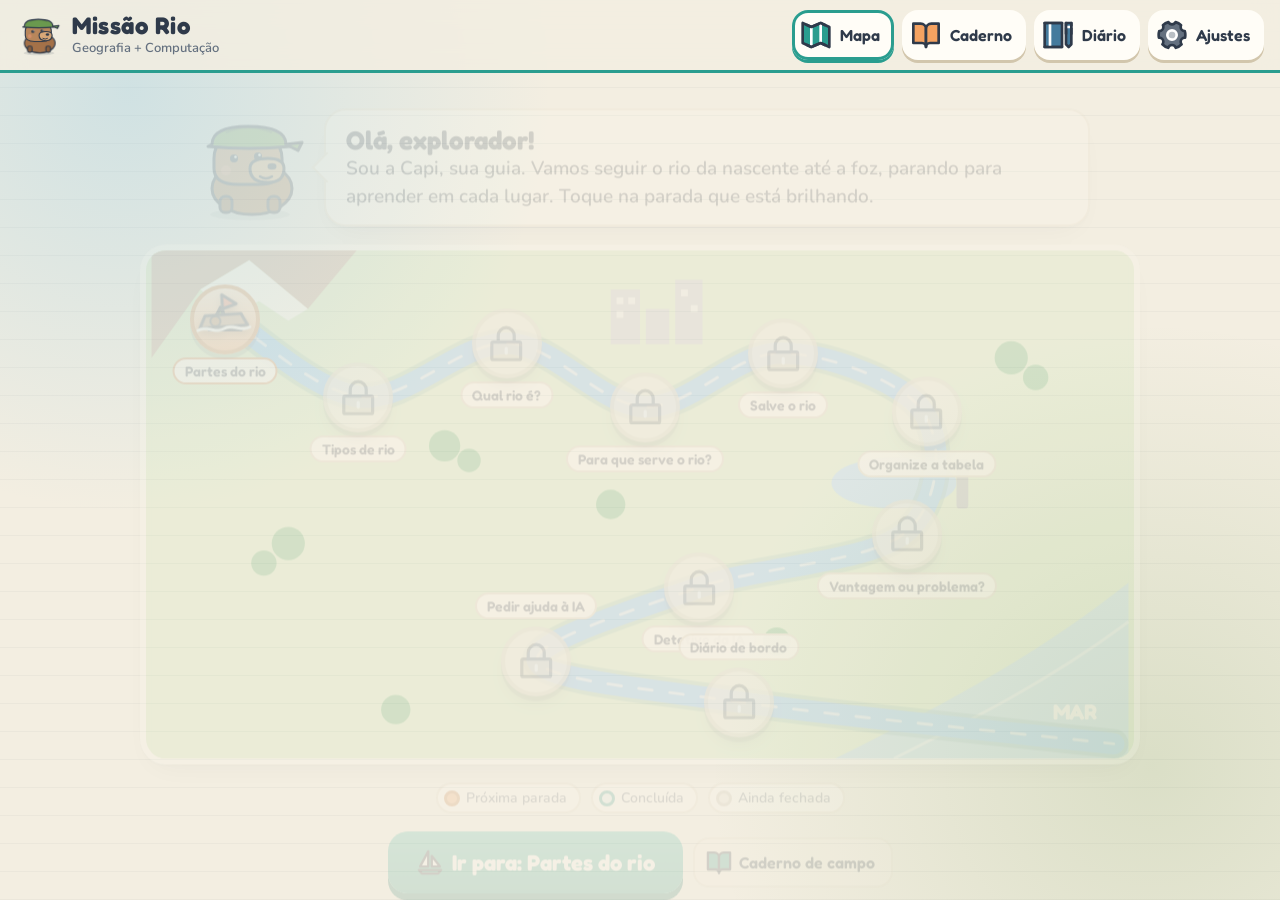
==== commit 52595518: "Reconstrói o Missão Rio como expedição com caderno de campo - Novo visual de caderno de campo com a " ====
--- a/MISSAO-RIO.html
+++ b/MISSAO-RIO.html
@@ -1,396 +1,3 @@
-<!DOCTYPE html><html lang="pt-BR"><head><meta charset="utf-8"><meta name="viewport" content="width=device-width, initial-scale=1">
-<title>MISSÃO RIO</title>
-<style>
-*{box-sizing:border-box;margin:0;padding:0}
-html,body{height:100%;overflow:hidden}
-body{font-family:"Trebuchet MS",Verdana,sans-serif;color:#2A3081;background:#EAF4FB;display:flex;flex-direction:column;user-select:none}
-header{background:#2A3081;color:#fff;padding:10px 20px;display:flex;align-items:center;gap:12px;flex-shrink:0}
-header h1{font-size:24px;letter-spacing:1px}
-.chip{font-size:19px;font-weight:bold;border-radius:12px;padding:7px 14px;white-space:nowrap}
-#cF{background:#fff;color:#2A3081;margin-left:auto}#cE{background:#FFD900;color:#2A3081}
-#palco{flex:1;position:relative;display:flex;flex-direction:column;align-items:center;justify-content:center;gap:2vh;padding:1.6vh 2vw;min-height:0}
-button{font:inherit;cursor:pointer}
-.bt{font-weight:bold;border:none;border-radius:16px;color:#fff;padding:1.6vh 30px;font-size:clamp(19px,3.2vh,27px);transition:transform .12s}
-.bt:hover{transform:scale(1.05)}
-.verde{background:#2F9E44}.azul{background:#1C7ED6}.indigo{background:#2A3081}
-#aviso{position:fixed;bottom:22px;left:50%;transform:translateX(-50%);font-size:clamp(18px,3vh,24px);font-weight:bold;padding:12px 26px;border-radius:14px;display:none;background:#E8590C;color:#fff;z-index:40;max-width:90vw;text-align:center;box-shadow:0 6px 18px rgba(0,0,0,.25)}
-#festa,#livro{position:fixed;inset:0;display:none;flex-direction:column;align-items:center;gap:1.8vh;text-align:center;padding:3vh 24px;overflow-y:auto}
-#festa{background:rgba(234,244,251,.97);z-index:20}
-#livro{background:rgba(42,48,129,.55);z-index:30}
-#festa>:first-child,#livro>:first-child{margin-top:auto}#festa>:last-child,#livro>:last-child{margin-bottom:auto}
-.tit{font-size:clamp(26px,5.4vh,46px);font-weight:bold;line-height:1.15}
-.sub{font-size:clamp(18px,3.1vh,27px);color:#333;max-width:900px;line-height:1.4}
-.sub b{color:#1C7ED6}
-.emoG{font-size:clamp(56px,11vh,104px);line-height:1}
-.kick{font-size:clamp(14px,2.3vh,19px);font-weight:bold;letter-spacing:2px;color:#1C7ED6}
-.perg{font-size:clamp(20px,3.4vh,30px);font-weight:bold;background:#FFF3BF;border-radius:16px;padding:1.2vh 24px;max-width:900px}
-.ganho{font-size:clamp(20px,3.2vh,28px);font-weight:bold;color:#E67700}.ganho.cinza{color:#868E96}
-.tot{font-size:clamp(26px,4.6vh,40px);font-weight:bold;background:#FFD900;border-radius:16px;padding:1vh 28px}
-.pista{background:#fff;border-radius:16px;padding:1.3vh 2vw;font-size:clamp(18px,3.1vh,28px);font-weight:bold;text-align:center;max-width:1100px;box-shadow:0 4px 14px rgba(42,48,129,.12)}
-.pn{display:inline-block;background:#1C7ED6;color:#fff;border-radius:999px;padding:2px 12px;font-size:.7em;vertical-align:middle;margin-right:8px;letter-spacing:1px}
-.exc{display:inline-block;background:#E8590C;color:#fff;border-radius:50%;width:1.3em;height:1.3em;line-height:1.3em}
-.cartao{background:#fff;border-radius:22px;box-shadow:0 6px 20px rgba(42,48,129,.12);padding:2.2vh 3vw;text-align:center;max-width:960px;width:100%;display:flex;flex-direction:column;align-items:center;gap:1.1vh}
-.tag{font-size:clamp(13px,2vh,17px);font-weight:bold;letter-spacing:1px;color:#fff;background:#1C7ED6;border-radius:999px;padding:5px 16px}
-.emo{font-size:clamp(44px,9vh,86px);line-height:1}
-.frase{font-size:clamp(21px,3.6vh,33px);font-weight:bold;line-height:1.25}
-.desc{font-size:clamp(15px,2.3vh,20px);color:#555}
-.opcoes{display:flex;gap:18px;flex-wrap:wrap;justify-content:center;max-width:1100px}
-.op{font-weight:bold;font-size:clamp(18px,2.9vh,26px);border:3px solid #2A3081;border-radius:18px;background:#fff;color:#2A3081;padding:1.2vh 22px;min-width:230px;display:flex;flex-direction:column;align-items:center;gap:6px;transition:transform .12s,background .12s}
-.op:hover{transform:scale(1.05);background:#EDF2FF}
-.op.off,.op.off:hover{opacity:.28;transform:none;cursor:not-allowed;text-decoration:line-through}
-.op .ico{width:clamp(110px,18vh,160px);height:auto;display:block}
-.op .oe{font-size:clamp(28px,5vh,44px);line-height:1}
-.grade4{display:flex;flex-wrap:wrap;justify-content:center;gap:12px;width:100%}
-.grade4 .op{min-width:0;width:calc(25% - 9px);padding:1vh 8px;font-size:clamp(16px,2.5vh,22px)}
-.op.sim{background:#2F9E44;border-color:#2F9E44;color:#fff}.op.sim:hover{background:#37B24D}
-.op.nao{background:#E8590C;border-color:#E8590C;color:#fff}.op.nao:hover{background:#F76707}
-.op.esq{width:100%;align-items:flex-start;text-align:left;min-width:0}
-.ops-v{display:flex;flex-direction:column;gap:12px;width:min(840px,92vw)}
-.pts{display:flex;gap:8px}.pts i{width:14px;height:14px;border-radius:50%;background:#C5D5EA;display:block}.pts i.f{background:#2F9E44}.pts i.a{background:#FFD900;box-shadow:0 0 0 2px #2A3081}
-.cena{position:relative;width:min(94vw,calc((100vh - 210px) * 1.923));aspect-ratio:1000/520;border-radius:20px;overflow:hidden;box-shadow:0 6px 20px rgba(42,48,129,.18);flex-shrink:0}
-.cena svg{position:absolute;inset:0;width:100%;height:100%;display:block}
-.pin,.hot,.est{position:absolute;transform:translate(-50%,-50%);border-radius:50%;border:4px solid #fff;color:#fff;font-weight:bold;display:flex;align-items:center;justify-content:center;box-shadow:0 3px 10px rgba(0,0,0,.3)}
-.pin{width:clamp(42px,7.5vh,60px);height:clamp(42px,7.5vh,60px);background:#2A3081;font-size:clamp(20px,3.6vh,30px)}
-.pin:hover{background:#1C7ED6}
-.pin.ok{background:#2F9E44}
-.pin.off,.pin.off:hover{background:#ADB5BD;cursor:not-allowed}
-.pin .rot{position:absolute;top:104%;left:50%;transform:translateX(-50%);background:#2F9E44;color:#fff;font-size:clamp(12px,2vh,16px);padding:2px 9px;border-radius:8px;white-space:nowrap}
-.pin .rot:empty{display:none}
-.hot{width:clamp(40px,7vh,56px);height:clamp(40px,7vh,56px);background:#E8590C;font-size:clamp(22px,4vh,32px);animation:pulsa 1.1s infinite}
-.hot.ok{background:#2F9E44;animation:none;cursor:default}
-.est{width:clamp(50px,9vh,74px);height:clamp(50px,9vh,74px);font-size:clamp(24px,4.4vh,36px);background:#ADB5BD;cursor:default}
-.est.atual{background:#FFD900;animation:pulsa 1.1s infinite;cursor:pointer}
-.est.feito{background:#2F9E44}
-.est.bloq{opacity:.6}
-.rotulo{position:absolute;transform:translateX(-50%);background:#fff;color:#2A3081;border-radius:999px;padding:3px 11px;font-weight:bold;font-size:clamp(11px,1.9vh,16px);white-space:nowrap;box-shadow:0 2px 6px rgba(0,0,0,.18)}
-.rotulo.atual{background:#FFD900}.rotulo.feito{background:#D3F9D8}
-.barco{position:absolute;font-size:clamp(30px,6vh,52px);transform:translate(10%,-118%);transition:left 1.5s ease-in-out,top 1.5s ease-in-out;pointer-events:none;line-height:1}
-@keyframes pulsa{0%,100%{transform:translate(-50%,-50%) scale(1)}50%{transform:translate(-50%,-50%) scale(1.13)}}
-.saude{display:flex;align-items:center;gap:12px;font-weight:bold;font-size:clamp(17px,2.8vh,24px)}
-.barra{width:clamp(180px,30vw,320px);height:22px;border-radius:11px;background:#DEE2E6;overflow:hidden;display:block}
-.barra i{display:block;height:100%;background:linear-gradient(90deg,#8C6D46,#339AF0);transition:width 1s}
-#rio4{transition:fill 1.2s}
-.chat{display:flex;flex-direction:column;gap:1.4vh;width:100%}
-.msg{display:flex;gap:12px;align-items:flex-start;text-align:left}
-.msg.ia{flex-direction:row-reverse;text-align:left}
-.av{font-size:clamp(36px,7vh,62px);line-height:1}
-.msg p{border-radius:18px;padding:1.2vh 18px;font-size:clamp(19px,3.2vh,29px);font-weight:bold;line-height:1.25;background:#F1F3F5;flex:1}
-.msg.ia p{background:#E7F5FF;border:3px solid #74C0FC}
-.msg small{display:block;font-size:clamp(12px,1.9vh,15px);color:#868E96;font-weight:normal;letter-spacing:1px;text-transform:uppercase}
-.livroBt{padding:1vh 22px;font-size:clamp(16px,2.6vh,22px)}
-.livroCx{background:#fff;border-radius:22px;padding:2.4vh 28px;max-width:1100px;width:100%;text-align:left}
-.livroCx h2{font-size:clamp(24px,4vh,34px);text-align:center;margin-bottom:1.4vh}
-.cols{display:grid;grid-template-columns:repeat(2,minmax(0,1fr));gap:1.4vh 28px}
-.cols h3{font-size:clamp(17px,2.7vh,22px);color:#1C7ED6;margin-bottom:4px}
-.cols li{font-size:clamp(15px,2.3vh,19px);color:#333;line-height:1.35;margin-left:20px}
-.capa{display:flex;flex-direction:column;align-items:center;gap:2.2vh;text-align:center}
-.titCapa{font-size:clamp(46px,10vh,92px);font-weight:bold;letter-spacing:3px;line-height:1}
-.selo{font-size:clamp(14px,2.2vh,18px);font-weight:bold;background:#fff;border-radius:999px;padding:5px 16px;letter-spacing:1px}
-#nome{font:inherit;font-size:clamp(22px,3.8vh,32px);padding:1.2vh 18px;border:3px solid #2A3081;border-radius:14px;width:min(520px,86vw);text-align:center;color:#2A3081;user-select:text}
-.cert{background:#fff;border:6px double #2A3081;border-radius:24px;padding:2.2vh 4vw;display:flex;flex-direction:column;align-items:center;gap:1vh;text-align:center;max-width:980px;width:100%}
-.titCert{font-size:clamp(30px,6vh,52px);font-weight:bold;letter-spacing:2px}
-.nomeC{font-size:clamp(26px,5vh,44px);font-weight:bold;color:#1C7ED6;border-bottom:3px solid #FFD900;padding:0 20px}
-.tab{display:grid;grid-template-columns:repeat(2,minmax(0,1fr));gap:.8vh 26px;width:100%;max-width:820px;margin-top:.6vh}
-.tab div{display:flex;justify-content:space-between;gap:10px;font-size:clamp(15px,2.5vh,21px);border-bottom:1px dashed #C5D5EA;padding-bottom:3px}
-.data{font-size:clamp(14px,2.2vh,18px);color:#868E96}
-</style></head><body>
-<header><h1>🛶 MISSÃO RIO</h1><div class="chip" id="cF">—</div><div class="chip" id="cE">⭐ 0</div></header>
-<div id="palco"></div><div id="aviso"></div><div id="festa"></div><div id="livro"></div>
-<script>(function(){
-var $=function(i){return document.getElementById(i)},palco=$('palco');
-function emb(a){a=a.slice();for(var i=a.length-1;i>0;i--){var j=Math.floor(Math.random()*(i+1)),t=a[i];a[i]=a[j];a[j]=t;}return a;}
-function esc(s){return String(s).replace(/[&<>"]/g,function(c){return {'&':'&amp;','<':'&lt;','>':'&gt;','"':'&quot;'}[c];});}
-function cada(sel,fn,raiz){[].forEach.call((raiz||palco).querySelectorAll(sel),fn);}
-function aviso(t){var a=$('aviso');a.innerHTML=t;a.style.display='block';clearTimeout(a._t);a._t=setTimeout(function(){a.style.display='none';},2000);}
-function festa(html,bt,fn,cor){var f=$('festa');$('aviso').style.display='none';f.innerHTML=html+(bt?'<button class="bt '+(cor||'verde')+'" id="btF">'+bt+'</button>':'');f.style.display='flex';f.scrollTop=0;
-  if(bt)$('btF').onclick=function(){f.style.display='none';if(fn)fn();};}
-function fecha(){$('festa').style.display='none';}
-function chip(t){$('cF').textContent=t;}
-function mix(a,b,t){function h(c){return [1,3,5].map(function(i){return parseInt(c.substr(i,2),16);});}var x=h(a),y=h(b);return 'rgb('+x.map(function(v,i){return Math.round(v+(y[i]-v)*t);}).join(',')+')';}
-function pontos(k,n){var h='<div class="pts">';for(var i=0;i<n;i++)h+='<i class="'+(i<k?'f':i===k?'a':'')+'"></i>';return h+'</div>';}
-function ganhoTxt(g){return g===2?'<div class="ganho">+2 ⭐ de primeira!</div>':g===1?'<div class="ganho">+1 ⭐</div>':'<div class="ganho cinza">+0 ⭐ · na próxima, leia com calma!</div>';}
-function xy(p){return 'left:'+(p[0]/10)+'%;top:'+(p[1]/5.2)+'%';}
-
-var NOME='',ATUAL=0,EST=0,PTS=[0,0,0,0,0,0];
-function ganha(g){EST+=g;PTS[ATUAL]+=g;$('cE').textContent='⭐ '+EST;}
-
-/* ---------- PARADA 1 · PARTES DO RIO ---------- */
-var P1=[
- {id:'nascente',nome:'NASCENTE',tit:'É a NASCENTE!',p:'Lugar onde o rio começa, quando a água brota do chão.',d:'Procure lá no alto da montanha, onde tudo começa.',x:'A nascente é onde o rio começa. A nascente do Rio São Francisco fica na Serra da Canastra, em Minas Gerais.'},
- {id:'curso',nome:'CURSO',tit:'É o CURSO do rio!',p:'Caminho que o rio percorre, da nascente até a foz.',d:'É o próprio rio correndo, lá no meio do caminho.',x:'O curso é todo o caminho que o rio faz, do começo até o fim.'},
- {id:'afluente',nome:'AFLUENTE',tit:'É um AFLUENTE!',p:'Rio menor que deságua em um rio maior.',d:'Procure um rio mais fino que se junta ao rio principal.',x:'O afluente é um rio menor que entrega a sua água para um rio maior. O Rio Negro é afluente do Rio Amazonas.'},
- {id:'foz',nome:'FOZ',tit:'É a FOZ!',p:'Lugar onde o rio termina, quando deságua no mar.',d:'Siga o rio até o fim, onde ele encontra o mar.',x:'A foz é onde o rio termina: no mar, num lago ou em outro rio. A foz do Rio Amazonas fica no Oceano Atlântico.'},
- {id:'bacia',nome:'BACIA HIDROGRÁFICA',tit:'É a BACIA HIDROGRÁFICA!',p:'Região formada pelo rio principal e todos os seus afluentes.',d:'Repare na linha tracejada em volta de todos os rios.',x:'A bacia hidrográfica é a região do rio principal com todos os afluentes. O oeste do Paraná faz parte da Bacia do Rio Paraná.'}
-];
-var PINS=[['nascente',195,212],['curso',371,246],['afluente',623,144],['foz',905,322],['bacia',862,135]];
-var SVG1='<svg viewBox="0 0 1000 520">'+
- '<rect width="1000" height="520" fill="#CFEBB8"/>'+
- '<g fill="#8CC56B"><circle cx="300" cy="410" r="20"/><circle cx="330" cy="430" r="16"/><circle cx="520" cy="430" r="18"/><circle cx="555" cy="448" r="14"/><circle cx="720" cy="430" r="19"/><circle cx="760" cy="95" r="17"/><circle cx="790" cy="110" r="13"/><circle cx="470" cy="160" r="15"/><circle cx="90" cy="420" r="18"/></g>'+
- '<path d="M150,170 C200,40 520,10 700,30 C860,50 905,200 905,300 C905,420 600,470 420,430 C250,400 120,320 150,170 Z" fill="#2F9E44" fill-opacity=".10" stroke="#2A3081" stroke-width="4" stroke-dasharray="14 10"/>'+
- '<path d="M910,0 C890,150 930,300 900,520 L1000,520 L1000,0 Z" fill="#4DABF7"/>'+
- '<text x="965" y="260" fill="#fff" font-size="26" font-weight="bold" text-anchor="middle" transform="rotate(90 965 260)" font-family="Trebuchet MS, Verdana, sans-serif">MAR</text>'+
- '<polygon points="30,340 140,110 200,190 255,95 350,340" fill="#A88B6E"/>'+
- '<polygon points="140,110 122,148 134,141 146,150 158,141 169,148" fill="#fff"/><polygon points="255,95 232,135 244,128 257,138 270,135" fill="#fff"/>'+
- '<g fill="none" stroke-linecap="round">'+
- '<path d="M420,55 C430,140 400,200 470,280" stroke="#1971C2" stroke-width="12"/><path d="M420,55 C430,140 400,200 470,280" stroke="#74C0FC" stroke-width="6"/>'+
- '<path d="M640,30 C600,120 650,220 606,352" stroke="#1971C2" stroke-width="13"/><path d="M640,30 C600,120 650,220 606,352" stroke="#74C0FC" stroke-width="7"/>'+
- '<path d="M195,212 C300,300 360,200 470,280 S640,380 720,320 S860,300 940,335" stroke="#1971C2" stroke-width="22"/><path d="M195,212 C300,300 360,200 470,280 S640,380 720,320 S860,300 940,335" stroke="#74C0FC" stroke-width="12"/></g>'+
- '<circle cx="195" cy="212" r="9" fill="#1971C2"/></svg>';
-function partes(F){
- var lista=emb(F.itens),k=0,tent=0,nums=emb([1,2,3,4,5]);
- var h='<div class="pista" id="pista"></div><div class="cena">'+SVG1;
- PINS.forEach(function(p,i){h+='<button class="pin" data-id="'+p[0]+'" style="'+xy([p[1],p[2]])+'">'+nums[i]+'<span class="rot"></span></button>';});
- palco.innerHTML=h+'</div><div id="pp"></div>';
- var pins=[].slice.call(palco.querySelectorAll('.pin'));
- pins.forEach(function(b){b.onclick=function(){resp(b);};});
- function monta(){tent=0;var it=lista[k];$('pista').innerHTML='<span class="pn">PISTA '+(k+1)+' DE '+lista.length+'</span>'+it.p;
-  pins.forEach(function(b){b.classList.remove('off');b.disabled=false;});$('pp').innerHTML=pontos(k,lista.length);}
- function resp(b){if(b.disabled)return;var it=lista[k];
-  if(b.getAttribute('data-id')===it.id){var g=tent===0?2:tent===1?1:0;ganha(g);b.classList.add('ok');b.querySelector('.rot').textContent=it.nome;var ult=k===lista.length-1;
-   festa('<div class="tit">'+it.tit+'</div><div class="sub">'+it.x+'</div>'+ganhoTxt(g),ult?'CONCLUIR A PARADA ✔':'PRÓXIMA PISTA →',function(){if(ult)fimFase();else{k++;monta();}});}
-  else{tent++;b.classList.add('off');b.disabled=true;aviso(it.d);}}
- monta();
-}
-
-/* ---------- ENGINE DE ESCOLHA (paradas 2, 3, 5 e 6) ---------- */
-function escolha(F){
- var lista=F.ordem(),k=0,tent=0;
- function monta(){tent=0;var it=lista[k],h='';
-  if(F.livro)h+='<button class="bt indigo livroBt" id="abreLivro">📖 CONSULTAR O LIVRO</button>';
-  h+='<div class="cartao">'+F.cartao(it)+'</div><div class="opcoes '+(F.grade||'')+'">';
-  F.opcoes(it).forEach(function(o){h+='<button class="op '+(o.cls||'')+'" data-v="'+o.v+'">'+o.html+'</button>';});
-  palco.innerHTML=h+'</div>'+pontos(k,lista.length);
-  cada('.op',function(b){b.onclick=function(){resp(b);};});
-  if(F.livro)$('abreLivro').onclick=abreLivro;}
- function resp(b){if(b.disabled)return;var it=lista[k];
-  if(b.getAttribute('data-v')===it.c){var g=tent===0?2:tent===1?1:0;ganha(g);var ult=k===lista.length-1;
-   festa('<div class="tit">'+F.titOk(it)+'</div><div class="sub">'+it.x+'</div>'+ganhoTxt(g),ult?'CONCLUIR A PARADA ✔':'PRÓXIMA →',function(){if(ult)fimFase();else{k++;monta();}});}
-  else{tent++;b.disabled=true;b.classList.add('off');aviso(F.dica(it));}}
- monta();
-}
-
-/* ---------- PARADA 2 · TIPOS DE RIO ---------- */
-function meses(seco){var s='<svg class="ico" viewBox="0 0 134 40">';for(var m=0;m<12;m++){var d=seco.indexOf(m)>=0;s+='<rect x="'+(m*11+2)+'" y="'+(d?22:4)+'" width="9" height="'+(d?6:30)+'" rx="2" fill="'+(d?'#E9C46A':'#1C7ED6')+'"/>';}return s+'<line x1="0" y1="36" x2="134" y2="36" stroke="#2A3081" stroke-width="2"/></svg>';}
-var ICO={
- perene:meses([]),
- intermitente:meses([4,5,6,7,8,9]),
- planalto:'<svg class="ico" viewBox="0 0 134 60"><polygon points="0,60 0,14 54,14 54,40 134,46 134,60" fill="#8CC56B"/><path d="M0,13 L54,13" stroke="#1C7ED6" stroke-width="6"/><path d="M55,14 L57,40" stroke="#74C0FC" stroke-width="7"/><path d="M57,41 L134,46" stroke="#1C7ED6" stroke-width="6"/><circle cx="57" cy="42" r="6" fill="#fff" opacity=".8"/></svg>',
- planicie:'<svg class="ico" viewBox="0 0 134 60"><polygon points="0,60 0,40 134,40 134,60" fill="#8CC56B"/><path d="M0,40 L134,40" stroke="#1C7ED6" stroke-width="7"/><path d="M50,32 L84,32 L77,39 L57,39 Z" fill="#E8590C"/><path d="M67,32 L67,14 L79,30 Z" fill="#fff" stroke="#2A3081" stroke-width="2"/></svg>'};
-var NT={perene:'PERENE',intermitente:'INTERMITENTE',planalto:'DE PLANALTO',planicie:'DE PLANÍCIE'};
-var P2=[
- {g:'agua',emo:'💧📅',f:'Tem água o ano inteiro, mesmo na época de seca.',c:'perene',x:'O rio <b>perene</b> tem água o ano todo. Exemplos: Rio Amazonas e Rio Paraná.'},
- {g:'agua',emo:'🌵☀️',f:'Seca em algumas épocas do ano e volta a ter água quando chove.',c:'intermitente',x:'O rio <b>intermitente</b> é temporário: seca na época da seca e volta na época das chuvas.'},
- {g:'agua',emo:'🏜️',f:'Os rios do Sertão do Nordeste, que secam quando passa muito tempo sem chover.',c:'intermitente',x:'No Sertão do Nordeste muitos rios são <b>intermitentes</b>: só têm água na época das chuvas.'},
- {g:'agua',emo:'🌳🚤',f:'O Rio Amazonas, que tem água todos os dias do ano.',c:'perene',x:'O Amazonas nunca seca: é um rio <b>perene</b>.'},
- {g:'relevo',emo:'⛰️💦',f:'Corre em terreno alto e inclinado, com corredeiras e quedas-d\'água.',c:'planalto',x:'O rio <b>de planalto</b> corre em terreno alto e inclinado, cheio de corredeiras e quedas-d\'água.'},
- {g:'relevo',emo:'🛶',f:'Corre em terreno plano, com água calma. É bom para navegar.',c:'planicie',x:'O rio <b>de planície</b> corre em terreno plano. A água é calma e os barcos navegam bem.'},
- {g:'relevo',emo:'💦🌈',f:'O Rio Iguaçu, com as Cataratas, aqui no oeste do Paraná.',c:'planalto',x:'O Iguaçu é rio <b>de planalto</b>: as Cataratas são quedas-d\'água enormes.'},
- {g:'relevo',emo:'⚡',f:'É o melhor tipo de rio para gerar energia, por causa da força das quedas.',c:'planalto',x:'A água que cai com força gira as turbinas. Por isso o rio <b>de planalto</b> é bom para gerar energia.'},
- {g:'relevo',emo:'🚢',f:'O Rio Amazonas, onde barcos grandes navegam com calma.',c:'planicie',x:'O Amazonas também é rio <b>de planície</b>: plano e calmo, ótimo para navegar. Um rio pode ser perene E de planície ao mesmo tempo!'}
-];
-
-/* ---------- PARADA 3 · PARA QUE SERVE O RIO ---------- */
-var USOS=[['agua','🚰','Água para beber e higiene'],['alimento','🐟','Alimento'],['energia','⚡','Energia elétrica'],['transporte','🚢','Transporte'],['lazer','🏞️','Lazer e turismo'],['natureza','🦜','Natureza e animais'],['industria','🏭','Indústria']];
-var P3=[
- {emo:'💡',f:'A lâmpada da sua casa acende.',c:'energia',x:'A força da água gira as turbinas da usina hidrelétrica. A Usina de Itaipu, no Rio Paraná, fica aqui no oeste do Paraná.'},
- {emo:'🚿',f:'Você abre o chuveiro para tomar banho.',c:'agua',x:'A água do rio é tratada e chega às casas pela torneira e pelo chuveiro.'},
- {emo:'🎣',f:'O pescador leva peixe para o almoço da família.',c:'alimento',x:'Os rios têm peixes, que viram alimento.'},
- {emo:'🌾',f:'A plantação de arroz recebe água do rio.',c:'alimento',x:'A água do rio irriga as plantações de arroz, frutas e verduras. Sem água, sem comida.'},
- {emo:'⛴️',f:'Uma balsa leva pessoas e carros para o outro lado.',c:'transporte',x:'Barcos e balsas levam pessoas e cargas, principalmente onde há poucas estradas, como na Amazônia.'},
- {emo:'📸',f:'Turistas do mundo todo visitam as Cataratas do Iguaçu.',c:'lazer',x:'Passeios, banho de rio, pesca esportiva e paisagens bonitas: o rio também é lazer e turismo.'},
- {emo:'🐦',f:'Garças, capivaras e peixes vivem perto da água.',c:'natureza',x:'O rio é a casa de muitos animais e ajuda a manter a vegetação em volta.'},
- {emo:'⚙️',f:'A fábrica usa água para produzir e para esfriar as máquinas.',c:'industria',x:'As indústrias usam muita água. Por isso muitas fábricas ficam perto de rios.'}
-];
-
-/* ---------- PARADA 4 · SALVE O RIO ---------- */
-var P4=[
- {id:'lixo',emo:'🗑️',tit:'Lixo no rio',causa:'Sacolas, garrafas e embalagens jogadas na rua são levadas pela chuva até o rio.',o:['Jogar o lixo na lixeira e separar para a coleta seletiva.','Empurrar o lixo para o fundo do rio.','Esperar a chuva levar o lixo embora.'],ok:'Lixo no lixo, e separado!',x:'O lixo deixa a água suja, machuca os animais e pode entupir o rio.'},
- {id:'esgoto',emo:'🚽',tit:'Esgoto sem tratamento',causa:'O esgoto das casas e das fábricas está caindo direto no rio.',o:['Tratar o esgoto antes de devolver ao rio, e não jogar óleo na pia.','Jogar o óleo de cozinha na pia.','Colocar mais canos jogando esgoto no rio.'],ok:'Esgoto tratado!',x:'Esgoto sem tratamento polui a água e espalha doenças.'},
- {id:'margem',emo:'🌳',tit:'Margem sem árvores',causa:'Cortaram as árvores da beira do rio.',o:['Replantar árvores na margem: a mata ciliar.','Cortar as árvores que sobraram.','Construir casas bem na beira do rio.'],ok:'A mata ciliar voltou!',x:'Sem a <b>mata ciliar</b>, a terra cai no rio (é o <b>assoreamento</b>), ele fica raso e pode haver enchentes. As raízes das árvores seguram a terra.'},
- {id:'agro',emo:'🌾',tit:'Veneno da plantação',causa:'Agrotóxicos usados em excesso escorrem da plantação para o rio.',o:['Usar uma agricultura mais sustentável, com menos veneno.','Usar o dobro de veneno na plantação.','Lavar as embalagens de veneno no rio.'],ok:'Plantação sustentável!',x:'O veneno que escorre prejudica os peixes e os outros seres vivos do rio.'},
- {id:'agua',emo:'🚰',tit:'Torneira pingando',causa:'Torneira aberta, vazamentos e banhos muito longos desperdiçam água.',o:['Fechar a torneira e consertar o vazamento.','Lavar a calçada com a mangueira todo dia.','Tomar banhos bem demorados.'],ok:'Sem desperdício!',x:'Água desperdiçada é menos água para todos. Cada gota conta.'}
-];
-var HOTS=[['lixo',282,300],['esgoto',520,200],['margem',690,445],['agro',885,122],['agua',448,412]];
-function peixe(x,y,c,n){return '<g id="peixe'+n+'" style="display:none"><ellipse cx="'+x+'" cy="'+y+'" rx="18" ry="9" fill="'+c+'"/><polygon points="'+(x-16)+','+y+' '+(x-30)+','+(y-9)+' '+(x-30)+','+(y+9)+'" fill="'+c+'"/><circle cx="'+(x+9)+'" cy="'+(y-2)+'" r="2.4" fill="#2A3081"/></g>';}
-function arvore(x,y){return '<rect x="'+(x-4)+'" y="'+(y-6)+'" width="8" height="26" fill="#8B5E3C"/><circle cx="'+x+'" cy="'+(y-16)+'" r="20" fill="#2F9E44"/><circle cx="'+(x-12)+'" cy="'+(y-6)+'" r="13" fill="#37B24D"/>';}
-function lixeira(x,c){return '<rect x="'+x+'" y="394" width="24" height="36" rx="3" fill="'+c+'"/><rect x="'+(x-2)+'" y="389" width="28" height="7" rx="2" fill="'+c+'"/>';}
-function svg4(){var s='<svg viewBox="0 0 1000 520">'+
- '<rect width="1000" height="170" fill="#BFE3FF"/><circle cx="70" cy="60" r="32" fill="#FFD43B"/>'+
- '<g fill="#fff"><ellipse cx="250" cy="55" rx="46" ry="16"/><ellipse cx="280" cy="45" rx="30" ry="14"/><ellipse cx="650" cy="70" rx="40" ry="14"/></g>'+
- '<rect y="150" width="1000" height="100" fill="#9BD37A"/>'+
- '<g fill="#2F9E44">';
- for(var r=0;r<3;r++)for(var c=0;c<9;c++)s+='<circle cx="'+(808+c*21)+'" cy="'+(166+r*20)+'" r="7"/>';
- s+='</g><g class="s-agro"><rect x="955" y="168" width="22" height="30" rx="3" fill="#7048E8"/><path d="M880,212 C876,222 884,228 880,240" stroke="#9C36B5" stroke-width="7" fill="none"/></g>'+
- '<g class="l-agro" style="display:none"><circle cx="829" cy="176" r="5" fill="#FA5252"/><circle cx="892" cy="196" r="5" fill="#FAB005"/><circle cx="955" cy="176" r="5" fill="#FA5252"/><circle cx="934" cy="206" r="5" fill="#FAB005"/></g>'+
- '<g class="l-esgoto" style="display:none"><rect x="372" y="150" width="112" height="34" rx="5" fill="#E9ECEF" stroke="#868E96" stroke-width="2"/><text x="428" y="173" font-size="15" font-weight="bold" text-anchor="middle" fill="#495057" font-family="Trebuchet MS, Verdana, sans-serif">TRATAMENTO</text></g>'+
- '<rect x="415" y="182" width="26" height="52" fill="#868E96"/><rect x="411" y="226" width="34" height="9" fill="#5C636A"/>'+
- '<path id="rio4" d="M0,232 C200,218 400,246 600,230 S900,222 1000,236 L1000,338 C800,350 600,326 400,342 S100,330 0,340 Z" fill="#8C6D46"/>'+
- '<g class="s-esgoto"><path d="M428,235 L428,252" stroke="#5C4033" stroke-width="10"/><ellipse cx="432" cy="262" rx="44" ry="12" fill="#4A3426" opacity=".8"/></g>'+
- '<g class="l-esgoto" style="display:none"><path d="M428,235 L428,250" stroke="#A5D8FF" stroke-width="8"/></g>'+
- '<g class="s-agro"><ellipse cx="880" cy="258" rx="48" ry="11" fill="#9C36B5" opacity=".55"/></g>'+
- '<g class="s-margem"><ellipse cx="690" cy="322" rx="78" ry="13" fill="#C2A878"/></g>'+
- '<g class="s-lixo"><rect x="132" y="268" width="38" height="15" rx="6" fill="#E03131" transform="rotate(-12 151 275)"/><rect x="164" y="263" width="10" height="7" fill="#fff" transform="rotate(-12 151 275)"/><ellipse cx="205" cy="292" rx="22" ry="11" fill="#F8F9FA" stroke="#ADB5BD" stroke-width="2"/><rect x="238" y="262" width="17" height="24" rx="3" fill="#ADB5BD"/></g>';
- [[90,302,'#FF922B'],[330,262,'#FAB005'],[560,300,'#FF922B'],[790,270,'#FAB005'],[960,300,'#FF922B']].forEach(function(p,i){s+=peixe(p[0],p[1],p[2],i+1);});
- s+='<path d="M0,340 C100,330 300,350 400,342 S800,350 1000,338 L1000,520 L0,520 Z" fill="#A9DB86"/>'+
- '<g class="s-margem"><path d="M615,342 C650,360 730,360 770,342 L760,392 C720,400 650,400 620,392 Z" fill="#B08968"/><rect x="630" y="368" width="14" height="10" fill="#7F5539"/><rect x="684" y="378" width="14" height="10" fill="#7F5539"/><rect x="738" y="366" width="14" height="10" fill="#7F5539"/></g>'+
- '<g class="l-margem" style="display:none">'+arvore(615,378)+arvore(665,392)+arvore(715,378)+arvore(765,392)+'</g>'+
- '<g class="l-lixo" style="display:none">'+lixeira(62,'#1C7ED6')+lixeira(94,'#E03131')+lixeira(126,'#2F9E44')+lixeira(158,'#FAB005')+'</g>'+
- '<polygon points="270,410 335,362 400,410" fill="#E8590C"/><rect x="282" y="408" width="106" height="72" fill="#FFE8CC"/><rect x="300" y="428" width="26" height="52" fill="#B08968"/><rect x="345" y="424" width="28" height="24" fill="#A5D8FF" stroke="#fff" stroke-width="3"/>'+
- '<rect x="388" y="434" width="20" height="8" fill="#868E96"/><rect x="402" y="436" width="7" height="14" fill="#868E96"/>'+
- '<g class="s-agua"><circle cx="405" cy="460" r="4" fill="#4DABF7"/><circle cx="405" cy="475" r="4" fill="#4DABF7"/><ellipse cx="405" cy="496" rx="22" ry="6" fill="#74C0FC"/></g>'+
- '</svg>';return s;}
-function salve(F){
- var feitos=0,ok={};
- var h='<div class="pista">O rio está doente! Clique em cada <span class="exc">!</span> e escolha como cuidar.</div><div class="cena">'+svg4();
- HOTS.forEach(function(p){h+='<button class="hot" data-id="'+p[0]+'" style="'+xy([p[1],p[2]])+'">!</button>';});
- palco.innerHTML=h+'</div><div class="saude">Saúde do rio <span class="barra"><i id="barra" style="width:10%"></i></span><span id="pct">10%</span></div>';
- cada('.hot',function(b){b.onclick=function(){if(!ok[b.getAttribute('data-id')])abre(b);};});
- function abre(b){
-  var id=b.getAttribute('data-id'),P=F.itens.filter(function(q){return q.id===id;})[0],tent=0;
-  var ops=emb(P.o.map(function(t,i){return {t:t,v:i===0?'1':'0'};}));
-  var html='<div class="emoG">'+P.emo+'</div><div class="tit">'+P.tit+'</div><div class="sub">'+P.causa+'</div><div class="perg">Como cuidar do rio?</div><div class="ops-v">';
-  ops.forEach(function(o){html+='<button class="op esq" data-v="'+o.v+'">'+o.t+'</button>';});
-  festa(html+'</div>');
-  cada('.op',function(o){o.onclick=function(){if(o.disabled)return;
-   if(o.getAttribute('data-v')==='1'){var g=tent===0?2:tent===1?1:0;ganha(g);ok[id]=1;feitos++;var fim=feitos===HOTS.length;
-    festa('<div class="tit">✔ '+P.ok+'</div><div class="sub">'+P.x+'</div>'+ganhoTxt(g),fim?'VER O RIO LIMPINHO':'VOLTAR AO RIO',function(){aplica(id,b);if(fim)setTimeout(fimFase,1900);});}
-   else{tent++;o.disabled=true;o.classList.add('off');aviso('Isso ajuda ou piora o rio? Tente de novo.');}};},$('festa'));
- }
- function aplica(id,b){
-  cada('.s-'+id,function(e){e.style.display='none';});cada('.l-'+id,function(e){e.style.display='';});
-  b.classList.add('ok');b.textContent='✔';
-  var n=0;for(var q in ok)n++;var t=n/HOTS.length;
-  $('rio4').setAttribute('fill',mix('#8C6D46','#339AF0',t));
-  var pf=$('peixe'+n);if(pf)pf.style.display='';
-  var pc=Math.round(10+90*t);$('barra').style.width=pc+'%';$('pct').textContent=pc+'%';
- }
-}
-
-/* ---------- PARADA 5 · VANTAGEM OU PROBLEMA ---------- */
-var MOD={barragem:['🧱','BARRAGEM (REPRESA)','Parede que segura a água e forma um lago. Exemplo: Itaipu, no Rio Paraná.'],
- retificacao:['📏','RETIFICAÇÃO','O rio fica mais reto, sem curvas. Exemplo: Rio Tietê, em São Paulo.'],
- canalizacao:['🛣️','CANALIZAÇÃO','O rio vai para dentro de um canal de concreto ou para baixo da rua.'],
- aterro:['🏘️','OCUPAÇÃO DAS MARGENS','Casas e ruas construídas muito perto do rio.'],
- poluicao:['🏭','POLUIÇÃO','Esgoto e resíduos jogados no rio. Exemplo: Rio Pinheiros, em São Paulo.']};
-var P5=[
- {m:'barragem',f:'Gera energia elétrica para as cidades.',c:'v',x:'A água da represa passa pelas turbinas e gera energia.'},
- {m:'barragem',f:'Inunda terras e muda o caminho dos peixes.',c:'p',x:'O lago cobre matas e terras, e os peixes não conseguem mais subir o rio.'},
- {m:'barragem',f:'Guarda água para usar na época de seca.',c:'v',x:'O lago da represa funciona como uma caixa-d\'água gigante.'},
- {m:'retificacao',f:'Facilita fazer obras e usar o terreno em volta.',c:'v',x:'Sem curvas, fica mais fácil construir perto do rio.'},
- {m:'retificacao',f:'A água corre mais rápido e as enchentes podem aumentar.',c:'p',x:'Sem as curvas para frear, a água desce com mais força.'},
- {m:'canalizacao',f:'Ganha espaço para ruas e construções.',c:'v',x:'Com o rio no canal ou embaixo da avenida, sobra espaço em cima.'},
- {m:'canalizacao',f:'O chão vira concreto, a água da chuva não entra na terra e o rio perde a vida.',c:'p',x:'O solo fica impermeável e o rio vira um cano: sem plantas e sem bichos.'},
- {m:'aterro',f:'Mais espaço para as pessoas morarem.',c:'v',x:'Mais terreno para casas e ruas.'},
- {m:'aterro',f:'Risco de enchente e perda da mata ciliar.',c:'p',x:'Quem mora na beira do rio corre risco quando ele enche, e as árvores da margem somem.'},
- {m:'poluicao',f:'Os peixes morrem e a água fica imprópria para usar.',c:'p',x:'A poluição é a única mudança <b>sem nenhuma vantagem</b>. Só traz problema.'}
-];
-
-/* ---------- PARADA 6 · DETETIVE DA IA ---------- */
-var P6=[
- {q:'Qual é um rio perene do Brasil?',r:'O Rio Amazonas: ele tem água o ano todo.',c:'certo',x:'📖 Conferido no livro: o Amazonas é perene, tem água o ano inteiro.'},
- {q:'O que é um rio intermitente?',r:'É um rio que tem água o ano inteiro, sem parar.',c:'errou',x:'📖 No livro: o intermitente <b>seca em algumas épocas</b> e volta com as chuvas. Quem tem água o ano todo é o perene.'},
- {q:'O que é a nascente de um rio?',r:'É o lugar onde o rio termina, quando chega ao mar.',c:'errou',x:'📖 No livro: a nascente é onde o rio <b>começa</b>. Onde ele termina é a foz.'},
- {q:'Em qual rio fica a Usina de Itaipu?',r:'No Rio Paraná.',c:'certo',x:'📖 Conferido no livro: Itaipu fica no Rio Paraná.'},
- {q:'As Cataratas do Iguaçu ficam em que tipo de rio?',r:'Num rio de planície, bem plano e calmo.',c:'errou',x:'📖 No livro: o Iguaçu é rio <b>de planalto</b>, com terreno inclinado e quedas-d\'água.'},
- {q:'O que é mata ciliar?',r:'É a vegetação que protege as margens do rio.',c:'certo',x:'📖 Conferido no livro: mata ciliar é a vegetação da beira do rio.'},
- {q:'O Rio Negro é afluente de qual rio?',r:'Do Rio Amazonas.',c:'certo',x:'📖 Conferido no livro: o Rio Negro é afluente do Amazonas.'},
- {q:'Posso jogar óleo de cozinha na pia?',r:'Pode, o óleo não faz mal nenhum ao rio.',c:'errou',x:'📖 No livro: <b>não jogue óleo na pia</b>. Ele vai para o esgoto e polui o rio.'},
- {q:'Deixar o rio reto, sem curvas, acaba com as enchentes?',r:'Sim, rio reto nunca tem enchente.',c:'errou',x:'📖 No livro: no rio retificado a água corre mais rápido e <b>as enchentes podem aumentar</b>.'},
- {q:'Qual tipo de rio é bom para navegar?',r:'O rio de planície, porque a água é mais calma.',c:'certo',x:'📖 Conferido no livro: rio de planície é plano e calmo, bom para navegar.'}
-];
-var LIVRO='<div class="livroCx"><h2>📖 O livro dos rios</h2><div class="cols">'+
- '<div><h3>🗺️ Partes do rio</h3><ul><li><b>Nascente:</b> onde o rio começa.</li><li><b>Curso:</b> o caminho do rio.</li><li><b>Afluente:</b> rio menor que deságua num maior. O Rio Negro é afluente do Amazonas.</li><li><b>Foz:</b> onde o rio termina.</li></ul></div>'+
- '<div><h3>💦 Tipos de rio</h3><ul><li><b>Perene:</b> tem água o ano todo (Amazonas, Paraná).</li><li><b>Intermitente:</b> seca em algumas épocas do ano (Sertão do Nordeste).</li><li><b>Planalto:</b> terreno alto, quedas-d\'água, bom para energia (Iguaçu).</li><li><b>Planície:</b> terreno plano e calmo, bom para navegar (Amazonas).</li></ul></div>'+
- '<div><h3>🏙️ Para que serve</h3><ul><li>Água, alimento, transporte, lazer, natureza e indústria.</li><li><b>Energia:</b> a Usina de Itaipu fica no Rio Paraná.</li><li><b>Turismo:</b> as Cataratas do Iguaçu.</li></ul></div>'+
- '<div><h3>🌳 Cuidados e mudanças</h3><ul><li><b>Mata ciliar:</b> vegetação que protege as margens.</li><li>Não jogar óleo na pia nem lixo na rua.</li><li><b>Retificação:</b> a água corre mais rápido e as enchentes podem aumentar.</li></ul></div>'+
- '</div></div><button class="bt verde" id="fechaLivro">VOLTAR À PERGUNTA</button>';
-function abreLivro(){var l=$('livro');l.innerHTML=LIVRO;l.style.display='flex';l.scrollTop=0;$('fechaLivro').onclick=function(){l.style.display='none';};}
-
-/* ---------- AS SEIS PARADAS ---------- */
-var FASES=[
- {nome:'Partes do rio',parada:'Nascente',emo:'⛰️',perg:'Por onde o rio passa, do começo ao fim?',
-  resp:'O rio começa na <b>nascente</b>, percorre o seu <b>curso</b>, recebe os <b>afluentes</b> e termina na <b>foz</b>. Tudo isso junto forma a <b>bacia hidrográfica</b>.',
-  como:'Leia a pista e clique no número certo do mapa.',jogar:partes,itens:P1},
- {nome:'Tipos de rio',parada:'Corredeira',emo:'💦',perg:'Todos os rios têm água o ano todo?',
-  resp:'Não! O rio <b>perene</b> tem água o ano inteiro, mas o <b>intermitente</b> seca em algumas épocas. E pelo relevo, há rio <b>de planalto</b> (com quedas-d\'água) e rio <b>de planície</b> (calmo, bom para navegar).',
-  como:'Leia sobre cada rio e escolha o tipo certo. Olhe as figuras dos botões!',jogar:escolha,itens:P2,
-  ordem:function(){return emb(P2.filter(function(i){return i.g==='agua';})).concat(emb(P2.filter(function(i){return i.g==='relevo';})));},
-  cartao:function(it){return '<div class="tag">'+(it.g==='agua'?'PELA ÁGUA AO LONGO DO ANO':'PELO RELEVO (O TERRENO)')+'</div><div class="emo">'+it.emo+'</div><div class="frase">'+it.f+'</div>';},
-  opcoes:function(it){return (it.g==='agua'?['perene','intermitente']:['planalto','planicie']).map(function(t){return {v:t,html:ICO[t]+'RIO '+NT[t]};});},
-  titOk:function(it){return 'É rio '+NT[it.c]+'!';},dica:function(){return 'Pense de novo. Olhe a figura de cada botão.';}},
- {nome:'Para que serve o rio?',parada:'Cidade',emo:'🏙️',perg:'O que aconteceria com a cidade se o rio secasse?',
-  resp:'Faltaria água na torneira, comida, energia, transporte e lazer. <b>A cidade depende do rio</b>, por isso precisamos cuidar dele.',
-  como:'Leia a situação e descubra como o rio está ajudando.',jogar:escolha,itens:P3,grade:'grade4',
-  ordem:function(){return emb(P3);},
-  cartao:function(it){return '<div class="emo">'+it.emo+'</div><div class="frase">'+it.f+'</div><div class="desc">Como o rio está ajudando aqui?</div>';},
-  opcoes:function(){return USOS.map(function(u){return {v:u[0],html:'<span class="oe">'+u[1]+'</span>'+u[2]};});},
-  titOk:function(it){var u=USOS.filter(function(x){return x[0]===it.c;})[0];return u[1]+' '+u[2]+'!';},dica:function(){return 'Pense de novo: o que o rio está dando nessa situação?';}},
- {nome:'Salve o rio',parada:'Margem',emo:'🌳',perg:'O que eu posso fazer para proteger um rio?',
-  resp:'Jogar o lixo na lixeira, não jogar óleo na pia, plantar árvores na margem e <b>não desperdiçar água</b>. Cuidar do rio começa em casa.',
-  como:'O rio está doente! Clique em cada ponto de exclamação e escolha como cuidar dele.',jogar:salve,itens:P4},
- {nome:'Vantagem ou problema?',parada:'Represa',emo:'🧱',perg:'Mudar o rio traz só vantagens?',
-  resp:'Não. <b>Toda mudança tem vantagens e problemas.</b> E a poluição não tem vantagem nenhuma.',
-  como:'As pessoas mudaram o rio. Diga se cada frase é uma vantagem ou um problema.',jogar:escolha,itens:P5,
-  ordem:function(){var o=[];['barragem','retificacao','canalizacao','aterro','poluicao'].forEach(function(m){o=o.concat(emb(P5.filter(function(i){return i.m===m;})));});return o;},
-  cartao:function(it){var M=MOD[it.m];return '<div class="tag">'+M[1]+'</div><div class="emo">'+M[0]+'</div><div class="desc">'+M[2]+'</div><div class="frase">“'+it.f+'”</div>';},
-  opcoes:function(){return [{v:'v',cls:'sim',html:'👍 VANTAGEM'},{v:'p',cls:'nao',html:'⚠️ PROBLEMA'}];},
-  titOk:function(it){return it.c==='v'?'👍 É VANTAGEM!':'⚠️ É PROBLEMA!';},dica:function(){return 'Pense de novo: isso ajuda as pessoas ou causa um estrago?';}},
- {nome:'Detetive da IA',parada:'Foz',emo:'🤖',perg:'Como a tecnologia ajuda a estudar e cuidar dos rios?',
-  resp:'A tecnologia ajuda a pesquisar, organizar dados e fazer mapas. Mas <b>a IA pode errar</b>, mesmo parecendo ter certeza. Um bom pesquisador sempre confere numa fonte confiável.',
-  como:'A IA respondeu umas perguntas sobre rios, mas ela pode errar! Leia, consulte o livro 📖 se precisar e diga se a IA acertou ou errou.',jogar:escolha,itens:P6,livro:true,
-  ordem:function(){return emb(P6);},
-  cartao:function(it){return '<div class="chat"><div class="msg eu"><span class="av">🧑</span><p><small>Pergunta</small>'+it.q+'</p></div><div class="msg ia"><span class="av">🤖</span><p><small>A IA respondeu</small>'+it.r+'</p></div></div>';},
-  opcoes:function(){return [{v:'certo',cls:'sim',html:'✔ A IA ACERTOU'},{v:'errou',cls:'nao',html:'✘ A IA ERROU'}];},
-  titOk:function(it){return it.c==='certo'?'✔ A IA acertou!':'🕵️ Você pegou o erro da IA!';},dica:function(){return 'Confira no livro 📖 antes de responder.';}}
-];
-FASES.forEach(function(F){F.max=F.itens.length*2;});
-
-/* ---------- MAPA ---------- */
-var ESTS=[[110,96],[310,190],[545,108],[780,205],[560,352],[870,448]];
-function caminho(p){var d='M'+p[0][0]+','+p[0][1];for(var i=0;i<p.length-1;i++){var a=p[i-1]||p[i],b=p[i],c=p[i+1],e=p[i+2]||c;
- d+=' C'+(b[0]+(c[0]-a[0])/6).toFixed(1)+','+(b[1]+(c[1]-a[1])/6).toFixed(1)+' '+(c[0]-(e[0]-b[0])/6).toFixed(1)+','+(c[1]-(e[1]-b[1])/6).toFixed(1)+' '+c[0]+','+c[1];}return d;}
-function svgMapa(){var d=caminho(ESTS.concat([[985,500]]));
- return '<svg viewBox="0 0 1000 520"><rect width="1000" height="520" fill="#BDE5A8"/>'+
- '<path d="M740,520 C820,470 900,420 1000,350 L1000,520 Z" fill="#4DABF7"/><text x="958" y="438" fill="#fff" font-size="24" font-weight="bold" text-anchor="middle" font-family="Trebuchet MS, Verdana, sans-serif">MAR</text>'+
- '<polygon points="0,250 0,120 60,40 110,10 170,60 230,0 0,0" fill="#A88B6E"/><polygon points="60,40 110,10 170,60 150,72 120,52 90,66" fill="#fff" opacity=".85"/>'+
- '<g fill="#ADB5BD"><rect x="600" y="40" width="34" height="62"/><rect x="640" y="62" width="26" height="40"/><rect x="672" y="30" width="30" height="72"/><rect x="476" y="56" width="26" height="40"/></g>'+
- '<g fill="#fff" opacity=".7"><rect x="606" y="48" width="8" height="8"/><rect x="620" y="48" width="8" height="8"/><rect x="606" y="64" width="8" height="8"/><rect x="678" y="40" width="8" height="8"/><rect x="690" y="56" width="8" height="8"/></g>'+
- '<ellipse cx="520" cy="352" rx="70" ry="30" fill="#74C0FC"/><rect x="590" y="326" width="14" height="56" rx="3" fill="#868E96"/>'+
- '<g fill="#2F9E44"><circle cx="840" cy="170" r="18"/><circle cx="870" cy="190" r="15"/><circle cx="720" cy="250" r="17"/><circle cx="745" cy="268" r="13"/><circle cx="260" cy="300" r="17"/><circle cx="230" cy="320" r="13"/><circle cx="420" cy="440" r="16"/><circle cx="140" cy="430" r="18"/><circle cx="360" cy="100" r="15"/></g>'+
- '<path d="'+d+'" stroke="#1971C2" stroke-width="26" fill="none" stroke-linecap="round"/><path d="'+d+'" stroke="#74C0FC" stroke-width="14" fill="none" stroke-linecap="round"/></svg>';}
-function mapa(anim){
- chip('Parada '+(ATUAL+1)+' de 6');
- var h='<div class="pista">'+(ATUAL===0?'Clique na parada <b>1</b> para começar a viagem!':'Muito bem, '+esc(NOME.split(' ')[0])+'! Agora é a parada <b>'+(ATUAL+1)+'</b>.')+'</div><div class="cena">'+svgMapa();
- ESTS.forEach(function(p,i){var F=FASES[i],cls=i<ATUAL?'feito':i===ATUAL?'atual':'bloq';
-  h+='<button class="est '+cls+'" style="'+xy(p)+'"'+(i===ATUAL?'':' disabled')+'>'+(i<ATUAL?'✔':F.emo)+'</button>';
-  h+='<div class="rotulo '+cls+'" style="left:'+(p[0]/10)+'%;top:calc('+(p[1]/5.2)+'% + 5vh)">'+(i+1)+' · '+F.parada.toUpperCase()+(i<ATUAL?' · ⭐ '+PTS[i]:'')+'</div>';});
- var b0=anim&&ATUAL>0?ESTS[ATUAL-1]:ESTS[ATUAL];
- palco.innerHTML=h+'<div class="barco" id="barco" style="'+xy(b0)+'">🛶</div></div>';
- palco.querySelector('.est.atual').onclick=function(){introFase(ATUAL);};
- if(anim&&ATUAL>0)setTimeout(function(){var b=$('barco'),p=ESTS[ATUAL];if(b){b.style.left=(p[0]/10)+'%';b.style.top=(p[1]/5.2)+'%';}},120);
-}
-function introFase(i){var F=FASES[i];chip('Parada '+(i+1)+' · '+F.nome);
- festa('<div class="emoG">'+F.emo+'</div><div class="kick">PARADA '+(i+1)+' DE 6 · '+F.parada.toUpperCase()+'</div><div class="tit">'+F.nome+'</div><div class="perg">🤔 '+F.perg+'</div><div class="sub">'+F.como+'</div>','COMEÇAR',function(){F.jogar(F);},'azul');}
-function fimFase(){var F=FASES[ATUAL];
- festa('<div class="kick">PARADA '+(ATUAL+1)+' CONCLUÍDA</div><div class="perg">🤔 '+F.perg+'</div><div class="sub">'+F.resp+'</div><div class="tot">⭐ '+PTS[ATUAL]+' de '+F.max+'</div>',ATUAL<FASES.length-1?'🛶 SEGUIR VIAGEM':'🏅 VER MEU CERTIFICADO',function(){ATUAL++;if(ATUAL>=FASES.length)final();else mapa(true);});}
-
-/* ---------- CERTIFICADO ---------- */
-function final(){chip('Missão cumprida!');
- var max=0;FASES.forEach(function(F){max+=F.max;});var pc=EST/max,med=pc>=.8?['🥇','OURO']:pc>=.55?['🥈','PRATA']:['🥉','BRONZE'];
- var h='<div class="cert"><div class="emoG">'+med[0]+'</div><div class="kick">CERTIFICADO · NÍVEL '+med[1]+'</div><div class="titCert">MISSÃO CUMPRIDA!</div><div class="nomeC">'+esc(NOME)+'</div>'+
-  '<div class="sub">levou o barquinho da nascente até a foz e agora faz parte da <b>Equipe Guardiões do Rio</b>, com <b>⭐ '+EST+'</b> de '+max+' estrelas.</div><div class="tab">';
- FASES.forEach(function(F,i){h+='<div><span>'+F.emo+' '+F.nome+'</span><b>⭐ '+PTS[i]+'/'+F.max+'</b></div>';});
- palco.innerHTML=h+'</div><div class="data">Geografia + Computação · '+new Date().toLocaleDateString('pt-BR')+'</div></div><button class="bt verde" id="denovo">JOGAR DE NOVO</button>';
- $('denovo').onclick=inicio;}
-
-/* ---------- CAPA ---------- */
-function inicio(){ATUAL=0;EST=0;PTS=[0,0,0,0,0,0];$('cE').textContent='⭐ 0';chip('Geografia + Computação');fecha();$('livro').style.display='none';
- palco.innerHTML='<div class="capa"><div class="emoG">🛶</div><div class="titCapa">MISSÃO RIO</div><div class="selo">GEOGRAFIA + COMPUTAÇÃO</div>'+
-  '<div class="sub">Leve o barquinho da <b>nascente</b> até a <b>foz</b>. São 6 paradas, e em cada uma tem um desafio sobre os rios.</div>'+
-  '<input id="nome" maxlength="30" autocomplete="off" placeholder="Digite seu nome" value="'+esc(NOME)+'"><button class="bt verde" id="go">COMEÇAR A MISSÃO</button></div>';
- var go=function(){var n=$('nome').value.trim();if(n.length<2){aviso('Escreva o seu nome. Ele vai aparecer no certificado!');$('nome').focus();return;}NOME=n;mapa(false);};
- $('go').onclick=go;$('nome').onkeydown=function(e){if(e.key==='Enter')go();};$('nome').focus();}
-
-window.__t={get ATUAL(){return ATUAL;},get EST(){return EST;},get PTS(){return PTS;},FASES:FASES};
-inicio();
-})();</script></body></html>
+<!DOCTYPE html>
+<html lang="pt-BR"><head><meta charset="utf-8"><meta http-equiv="refresh" content="0; url=./"><link rel="canonical" href="https://missao-rio.cliick.dev/"><title>Missão Rio</title></head>
+<body><p>O jogo mudou de endereço: <a href="./">missao-rio.cliick.dev</a></p></body></html>
